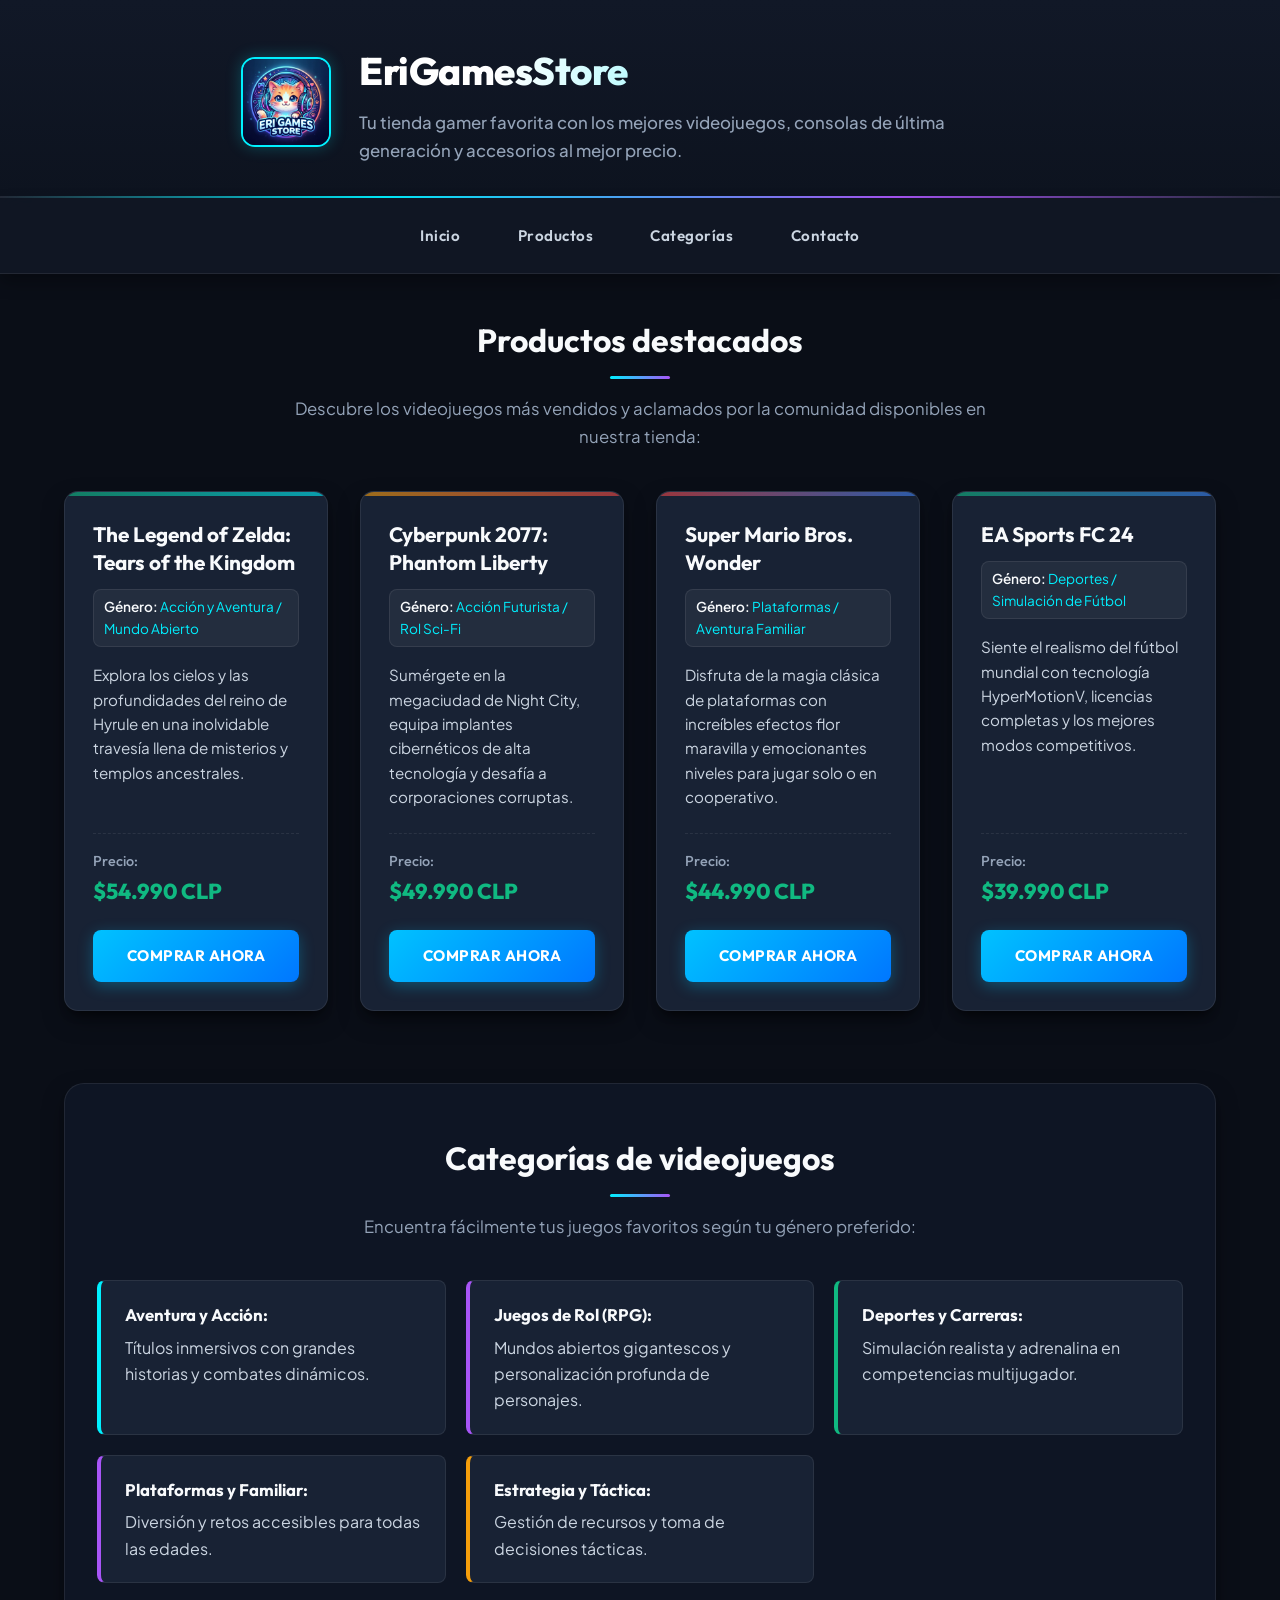
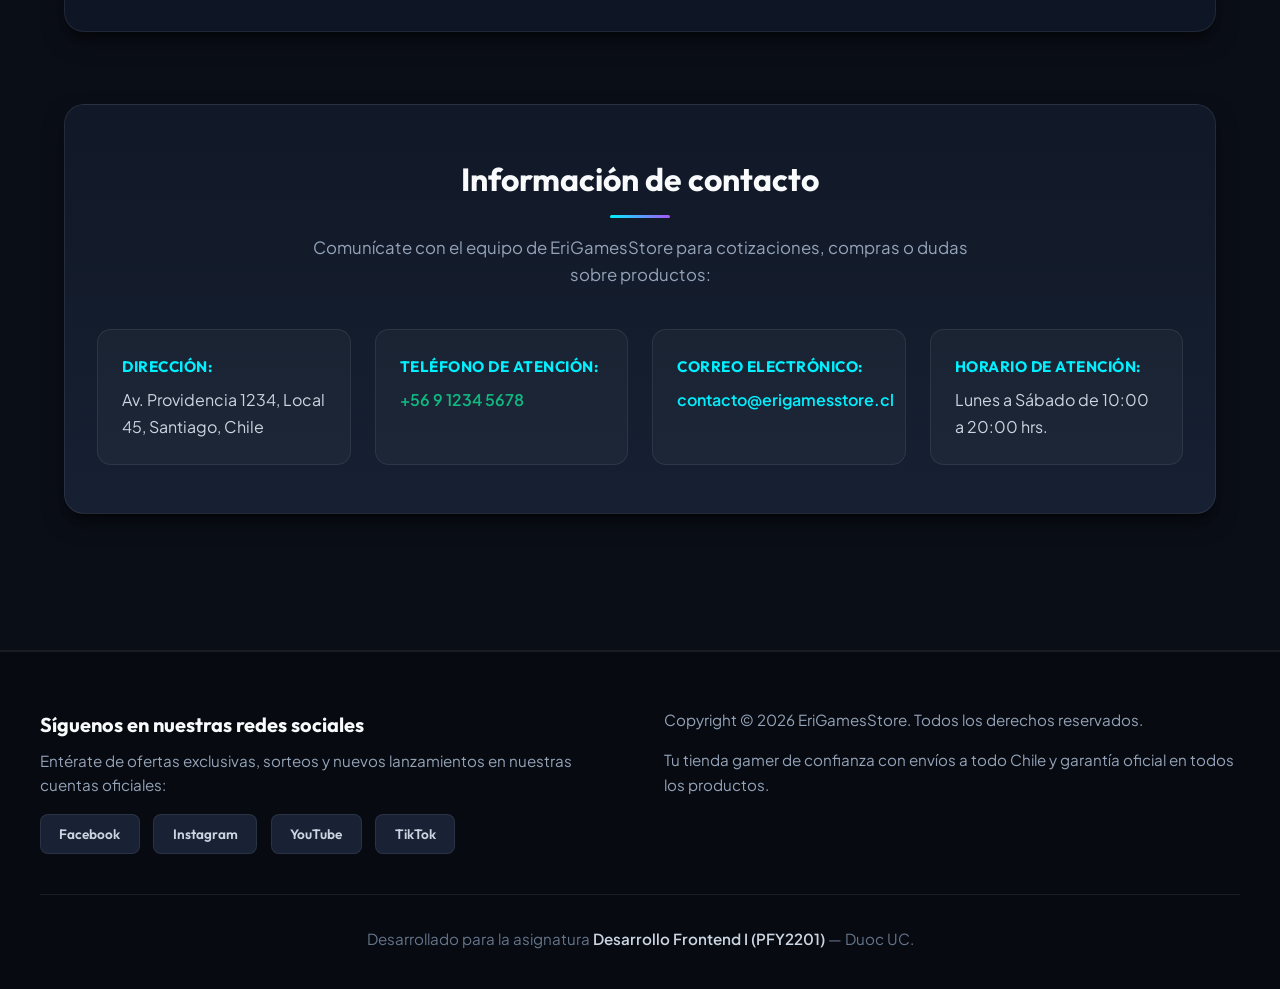
==== index.html @ 1e76cf2e "Semana 2: Optimizando la página web con CSS - EriGamesStore" ====
<!DOCTYPE html>
<html lang="es">
<head>
    <!-- ==========================================
         PASO 1: CABECERA Y METADATOS
         ========================================== -->
    <meta charset="UTF-8">
    <meta name="viewport" content="width=device-width, initial-scale=1.0">
    <meta name="description" content="EriGamesStore - Tu tienda favorita de videojuegos, consolas y accesorios gamer con los mejores títulos y ofertas.">
    <meta name="keywords" content="EriGamesStore, videojuegos, tienda gamer, consolas, PS5, Nintendo Switch, Xbox, PC">
    <meta name="author" content="Carolina - PFY2201">
    <title>EriGamesStore - Tienda de Videojuegos</title>

    <!-- Preconexión para Google Fonts -->
    <link rel="preconnect" href="https://fonts.googleapis.com">
    <link rel="preconnect" href="https://fonts.gstatic.com" crossorigin>

    <!-- Hoja de estilos CSS externa (Paso 1 de la actividad) -->
    <link rel="stylesheet" href="styles.css">
</head>
<body>

    <!-- ==========================================
         PASO 2: CABECERA DEL SITIO (HEADER)
         ========================================== -->
    <header id="inicio">
        <div class="header-container">
            <img class="header-logo" src="img/erigames-logo.jpg" alt="Logotipo oficial de EriGamesStore" width="90" height="90">
            <div class="header-text">
                <h1>EriGamesStore</h1>
                <p>Tu tienda gamer favorita con los mejores videojuegos, consolas de última generación y accesorios al mejor precio.</p>
            </div>
        </div>
    </header>

    <!-- ==========================================
         PASO 3: MENÚ DE NAVEGACIÓN (NAV)
         ========================================== -->
    <nav aria-label="Navegación principal">
        <ul>
            <li><a href="#inicio" title="Ir al inicio del sitio">Inicio</a></li>
            <li><a href="#productos" title="Ver el catálogo de productos destacados">Productos</a></li>
            <li><a href="#categorias" title="Explorar categorías de juegos">Categorías</a></li>
            <li><a href="#contacto" title="Ver información de contacto">Contacto</a></li>
        </ul>
    </nav>

    <!-- ==========================================
         PASO 4: CONTENIDO PRINCIPAL (MAIN)
         ========================================== -->
    <main class="container">
        <!-- SECCIÓN DE PRODUCTOS DESTACADOS -->
        <section id="productos">
            <div class="section-header">
                <h2>Productos destacados</h2>
                <p>Descubre los videojuegos más vendidos y aclamados por la comunidad disponibles en nuestra tienda:</p>
            </div>

            <ul class="products-grid">
                <!-- Producto 1 -->
                <li>
                    <article class="product-card">
                        <div>
                            <h3>The Legend of Zelda: Tears of the Kingdom</h3>
                            <p class="product-genre"><strong>Género:</strong> Acción y Aventura / Mundo Abierto</p>
                            <p class="product-desc">Explora los cielos y las profundidades del reino de Hyrule en una inolvidable travesía llena de misterios y templos ancestrales.</p>
                        </div>
                        <div>
                            <div class="product-price-box">
                                <p class="product-price"><strong>Precio:</strong> $54.990 CLP</p>
                            </div>
                            <a class="btn-buy" href="#contacto" title="Consultar disponibilidad">Comprar ahora</a>
                        </div>
                    </article>
                </li>

                <!-- Producto 2 -->
                <li>
                    <article class="product-card">
                        <div>
                            <h3>Cyberpunk 2077: Phantom Liberty</h3>
                            <p class="product-genre"><strong>Género:</strong> Acción Futurista / Rol Sci-Fi</p>
                            <p class="product-desc">Sumérgete en la megaciudad de Night City, equipa implantes cibernéticos de alta tecnología y desafía a corporaciones corruptas.</p>
                        </div>
                        <div>
                            <div class="product-price-box">
                                <p class="product-price"><strong>Precio:</strong> $49.990 CLP</p>
                            </div>
                            <a class="btn-buy" href="#contacto" title="Consultar disponibilidad">Comprar ahora</a>
                        </div>
                    </article>
                </li>

                <!-- Producto 3 -->
                <li>
                    <article class="product-card">
                        <div>
                            <h3>Super Mario Bros. Wonder</h3>
                            <p class="product-genre"><strong>Género:</strong> Plataformas / Aventura Familiar</p>
                            <p class="product-desc">Disfruta de la magia clásica de plataformas con increíbles efectos flor maravilla y emocionantes niveles para jugar solo o en cooperativo.</p>
                        </div>
                        <div>
                            <div class="product-price-box">
                                <p class="product-price"><strong>Precio:</strong> $44.990 CLP</p>
                            </div>
                            <a class="btn-buy" href="#contacto" title="Consultar disponibilidad">Comprar ahora</a>
                        </div>
                    </article>
                </li>

                <!-- Producto 4 -->
                <li>
                    <article class="product-card">
                        <div>
                            <h3>EA Sports FC 24</h3>
                            <p class="product-genre"><strong>Género:</strong> Deportes / Simulación de Fútbol</p>
                            <p class="product-desc">Siente el realismo del fútbol mundial con tecnología HyperMotionV, licencias completas y los mejores modos competitivos.</p>
                        </div>
                        <div>
                            <div class="product-price-box">
                                <p class="product-price"><strong>Precio:</strong> $39.990 CLP</p>
                            </div>
                            <a class="btn-buy" href="#contacto" title="Consultar disponibilidad">Comprar ahora</a>
                        </div>
                    </article>
                </li>
            </ul>
        </section>

        <!-- SECCIÓN DE CATEGORÍAS -->
        <section id="categorias">
            <div class="section-header">
                <h2>Categorías de videojuegos</h2>
                <p>Encuentra fácilmente tus juegos favoritos según tu género preferido:</p>
            </div>
            <ul>
                <li><strong>Aventura y Acción:</strong> Títulos inmersivos con grandes historias y combates dinámicos.</li>
                <li><strong>Juegos de Rol (RPG):</strong> Mundos abiertos gigantescos y personalización profunda de personajes.</li>
                <li><strong>Deportes y Carreras:</strong> Simulación realista y adrenalina en competencias multijugador.</li>
                <li><strong>Plataformas y Familiar:</strong> Diversión y retos accesibles para todas las edades.</li>
                <li><strong>Estrategia y Táctica:</strong> Gestión de recursos y toma de decisiones tácticas.</li>
            </ul>
        </section>

        <!-- SECCIÓN DE INFORMACIÓN DE CONTACTO -->
        <section id="contacto">
            <div class="section-header">
                <h2>Información de contacto</h2>
                <p>Comunícate con el equipo de EriGamesStore para cotizaciones, compras o dudas sobre productos:</p>
            </div>
            <ul>
                <li><strong>Dirección:</strong> Av. Providencia 1234, Local 45, Santiago, Chile</li>
                <li><strong>Teléfono de atención:</strong> <a href="tel:+56912345678" title="Llamar a EriGamesStore">+56 9 1234 5678</a></li>
                <li><strong>Correo electrónico:</strong> <a href="mailto:contacto@erigamesstore.cl" title="Enviar correo a EriGamesStore">contacto@erigamesstore.cl</a></li>
                <li><strong>Horario de atención:</strong> Lunes a Sábado de 10:00 a 20:00 hrs.</li>
            </ul>
        </section>
    </main>

    <!-- ==========================================
         PASO 5: PIE DE PÁGINA (FOOTER)
         ========================================== -->
    <footer>
        <div class="footer-content">
            <div>
                <h3>Síguenos en nuestras redes sociales</h3>
                <p>Entérate de ofertas exclusivas, sorteos y nuevos lanzamientos en nuestras cuentas oficiales:</p>
                <ul>
                    <li><a href="https://www.facebook.com" target="_blank" rel="noopener noreferrer" title="Facebook oficial">Facebook</a></li>
                    <li><a href="https://www.instagram.com" target="_blank" rel="noopener noreferrer" title="Instagram oficial">Instagram</a></li>
                    <li><a href="https://www.youtube.com" target="_blank" rel="noopener noreferrer" title="Canal de YouTube">YouTube</a></li>
                    <li><a href="https://www.tiktok.com" target="_blank" rel="noopener noreferrer" title="Cuenta de TikTok">TikTok</a></li>
                </ul>
            </div>
            <div>
                <p>Copyright &copy; 2026 EriGamesStore. Todos los derechos reservados.</p>
                <p>Tu tienda gamer de confianza con envíos a todo Chile y garantía oficial en todos los productos.</p>
            </div>
        </div>
        <div class="footer-credits">
            <p>Desarrollado para la asignatura <em>Desarrollo Frontend I (PFY2201)</em> &mdash; Duoc UC.</p>
        </div>
    </footer>

</body>
</html>
---- styles.css ----
/* ==========================================================================
   HOJA DE ESTILOS EXTERNA - SEMANA 2
   Asignatura: Desarrollo Frontend I (PFY2201)
   Institución: Duoc UC
   Estudiante: Carolina
   Archivo: Carolina_PFY2201_CSS_Semana2.css
   Proyecto: EriGamesStore - Tienda de Videojuegos
   ========================================================================== */

/* --------------------------------------------------------------------------
   1. IMPORTACIÓN DE TIPOGRAFÍAS (GOOGLE FONTS)
   -------------------------------------------------------------------------- */
@import url('https://fonts.googleapis.com/css2?family=Outfit:wght@400;500;600;700;800&family=Plus+Jakarta+Sans:ital,wght@0,400;0,500;0,600;0,700;1,400&display=swap');

/* --------------------------------------------------------------------------
   2. VARIABLES CSS (CUSTOM PROPERTIES)
   -------------------------------------------------------------------------- */
:root {
    /* Paleta de Colores de Fondo y Superficie */
    --bg-main: #0a0e17;            /* Fondo principal oscuro profundo */
    --bg-surface: #111827;         /* Fondo de cabecera y secciones */
    --bg-card: #182234;            /* Fondo de tarjetas de producto y módulos */
    --bg-card-hover: #1e2c42;      /* Fondo interactivo al pasar el cursor */
    --bg-glass: rgba(18, 24, 38, 0.88); /* Fondo con efecto translúcido */

    /* Paleta de Colores de Acento Neón Gamer */
    --accent-cyan: #00f0ff;        /* Cyan Neón / Acción principal */
    --accent-cyan-glow: rgba(0, 240, 255, 0.25);
    --accent-purple: #a855f7;      /* Morado gamer secundario */
    --accent-purple-glow: rgba(168, 85, 247, 0.25);
    --accent-green: #10b981;       /* Verde victoria / Precios */
    --accent-gold: #f59e0b;        /* Dorado legendario / Destacados */
    --accent-red: #ef4444;         /* Rojo gamer */

    /* Paleta Tipográfica y Colores de Texto */
    --text-primary: #f8fafc;       /* Blanco brillante de alto contraste */
    --text-secondary: #cbd5e1;     /* Gris perla para textos informativos */
    --text-muted: #94a3b8;         /* Gris atenuado para metadatos */

    /* Bordes y Sombras */
    --border-subtle: rgba(255, 255, 255, 0.08);
    --border-accent: rgba(0, 240, 255, 0.4);
    --radius-sm: 8px;
    --radius-md: 14px;
    --radius-lg: 20px;
    --radius-full: 9999px;
    --shadow-card: 0 10px 25px -5px rgba(0, 0, 0, 0.5), 0 8px 10px -6px rgba(0, 0, 0, 0.5);
    --shadow-glow: 0 0 20px var(--accent-cyan-glow);

    /* Fuentes */
    --font-heading: 'Outfit', -apple-system, BlinkMacSystemFont, 'Segoe UI', Roboto, sans-serif;
    --font-body: 'Plus Jakarta Sans', -apple-system, BlinkMacSystemFont, 'Segoe UI', Roboto, sans-serif;

    /* Transiciones */
    --transition-fast: 0.2s ease;
    --transition-normal: 0.3s cubic-bezier(0.4, 0, 0.2, 1);
}

/* --------------------------------------------------------------------------
   3. RESET GLOBAL Y MODELO DE CAJAS (BOX MODEL)
   -------------------------------------------------------------------------- */
*,
*::before,
*::after {
    box-sizing: border-box;        /* Modelo de cajas: padding y border dentro del ancho */
    margin: 0;                     /* Elimina márgenes por defecto */
    padding: 0;                    /* Elimina rellenos por defecto */
}

html {
    scroll-behavior: smooth;       /* Desplazamiento suave para enlaces ancla */
    font-size: 16px;
}

body {
    background-color: var(--bg-main);
    color: var(--text-secondary);
    font-family: var(--font-body);
    font-size: 1rem;
    line-height: 1.65;
    min-height: 100vh;
    display: flex;
    flex-direction: column;
    overflow-x: hidden;
}

/* Resaltado de selección de texto personalizado */
::selection {
    background-color: var(--accent-cyan);
    color: var(--bg-main);
}

/* Enlaces globales */
a {
    color: var(--accent-cyan);
    text-decoration: none;
    transition: color var(--transition-fast), transform var(--transition-fast);
}

a:focus-visible {
    outline: 2px solid var(--accent-cyan);
    outline-offset: 3px;
}

/* --------------------------------------------------------------------------
   4. CONTENEDOR PRINCIPAL Y ENVOLTURAS (LAYOUT)
   -------------------------------------------------------------------------- */
.container {
    width: 100%;
    max-width: 1200px;
    margin-left: auto;
    margin-right: auto;
    padding-left: 1.5rem;
    padding-right: 1.5rem;
}

main {
    flex: 1;
    padding-top: 2.5rem;
    padding-bottom: 4rem;
}

section {
    margin-bottom: 4.5rem;
    position: relative;
}

/* --------------------------------------------------------------------------
   5. CABECERA DEL SITIO (HEADER) - PASO 2
   -------------------------------------------------------------------------- */
header#inicio {
    background: linear-gradient(180deg, #111827 0%, #0d131f 100%);
    border-bottom: 2px solid var(--border-subtle);
    padding: 2.5rem 1.5rem 2rem 1.5rem;
    position: relative;
    box-shadow: 0 4px 20px rgba(0, 0, 0, 0.4);
}

header#inicio::after {
    content: '';
    position: absolute;
    bottom: -2px;
    left: 0;
    width: 100%;
    height: 2px;
    background: linear-gradient(90deg, transparent 0%, var(--accent-cyan) 30%, var(--accent-purple) 70%, transparent 100%);
}

.header-container {
    display: flex;
    align-items: center;
    justify-content: center;
    gap: 1.75rem;
    max-width: 1200px;
    margin: 0 auto;
}

.header-logo {
    width: 90px;
    height: 90px;
    border-radius: var(--radius-md);
    border: 2px solid var(--accent-cyan);
    box-shadow: 0 0 15px var(--accent-cyan-glow);
    object-fit: cover;
    transition: transform var(--transition-normal);
}

.header-logo:hover {
    transform: scale(1.06) rotate(-2deg);
}

.header-text {
    text-align: left;
}

.header-text h1 {
    font-family: var(--font-heading);
    font-size: 2.4rem;
    font-weight: 800;
    letter-spacing: -0.5px;
    color: var(--text-primary);
    background: linear-gradient(90deg, #ffffff 20%, var(--accent-cyan) 100%);
    -webkit-background-clip: text;
    -webkit-text-fill-color: transparent;
    margin-bottom: 0.35rem;
}

.header-text p {
    color: var(--text-muted);
    font-size: 1.05rem;
    max-width: 680px;
    font-weight: 500;
}

/* --------------------------------------------------------------------------
   6. MENÚ DE NAVEGACIÓN PRINCIPAL (NAV) - PASO 3
   -------------------------------------------------------------------------- */
nav {
    background-color: var(--bg-glass);
    backdrop-filter: blur(12px);
    -webkit-backdrop-filter: blur(12px);
    border-bottom: 1px solid var(--border-subtle);
    position: sticky;
    top: 0;
    z-index: 1000;
    box-shadow: 0 8px 16px rgba(0, 0, 0, 0.3);
}

nav ul {
    list-style: none;
    display: flex;
    justify-content: center;
    align-items: center;
    flex-wrap: wrap;
    gap: 0.75rem;
    padding: 0.85rem 1.5rem;
    max-width: 1200px;
    margin: 0 auto;
}

nav ul li a {
    display: inline-block;
    padding: 0.65rem 1.35rem;
    color: var(--text-secondary);
    font-family: var(--font-heading);
    font-size: 0.95rem;
    font-weight: 600;
    letter-spacing: 0.5px;
    border-radius: var(--radius-sm);
    border: 1px solid transparent;
    transition: all var(--transition-normal);
    position: relative;
}

/* Pseudo-clase :hover para navegación */
nav ul li a:hover {
    color: var(--accent-cyan);
    background-color: rgba(0, 240, 255, 0.08);
    border-color: rgba(0, 240, 255, 0.3);
    transform: translateY(-2px);
}

/* Pseudo-clase :active */
nav ul li a:active {
    transform: translateY(0);
}

/* --------------------------------------------------------------------------
   7. ENCABEZADOS Y TÍTULOS DE SECCIÓN
   -------------------------------------------------------------------------- */
.section-header {
    text-align: center;
    margin-bottom: 2.5rem;
}

section h2 {
    font-family: var(--font-heading);
    font-size: 2rem;
    font-weight: 700;
    color: var(--text-primary);
    position: relative;
    display: inline-block;
    padding-bottom: 0.75rem;
    margin-bottom: 0.5rem;
}

/* Pseudo-elemento decorativo para subtítulos de sección */
section h2::after {
    content: '';
    position: absolute;
    bottom: 0;
    left: 50%;
    transform: translateX(-50%);
    width: 60px;
    height: 3px;
    background: linear-gradient(90deg, var(--accent-cyan), var(--accent-purple));
    border-radius: var(--radius-full);
}

/* Selector adyacente para el párrafo que sigue a un h2 */
section h2 + p {
    color: var(--text-muted);
    font-size: 1.05rem;
    max-width: 700px;
    margin: 0.5rem auto 0 auto;
    text-align: center;
}

/* --------------------------------------------------------------------------
   8. SECCIÓN DE PRODUCTOS DESTACADOS (#productos) - PASO 2 Y 4
   -------------------------------------------------------------------------- */
#productos ul.products-grid {
    list-style: none;
    display: grid;
    grid-template-columns: repeat(auto-fit, minmax(260px, 1fr));
    gap: 2rem;
    padding: 0;
}

/* Tarjeta individual de producto (Article dentro de Li) */
.product-card {
    background-color: var(--bg-card);
    border: 1px solid var(--border-subtle);
    border-radius: var(--radius-md);
    padding: 1.75rem;
    display: flex;
    flex-direction: column;
    justify-content: space-between;
    height: 100%;
    box-shadow: var(--shadow-card);
    transition: transform var(--transition-normal), border-color var(--transition-normal), box-shadow var(--transition-normal), background-color var(--transition-normal);
    position: relative;
    overflow: hidden;
}

/* Borde superior decorativo con efecto gradiente */
.product-card::before {
    content: '';
    position: absolute;
    top: 0;
    left: 0;
    width: 100%;
    height: 4px;
    background: linear-gradient(90deg, var(--accent-cyan), var(--accent-purple));
    opacity: 0.6;
    transition: opacity var(--transition-normal);
}

/* Pseudo-clase :hover para tarjetas de producto */
.product-card:hover {
    transform: translateY(-8px);
    background-color: var(--bg-card-hover);
    border-color: var(--border-accent);
    box-shadow: 0 16px 30px -10px rgba(0, 240, 255, 0.25), 0 10px 10px -5px rgba(0, 0, 0, 0.4);
}

.product-card:hover::before {
    opacity: 1;
}

/* Título de producto */
.product-card h3 {
    font-family: var(--font-heading);
    font-size: 1.3rem;
    font-weight: 700;
    color: var(--text-primary);
    line-height: 1.35;
    margin-bottom: 0.85rem;
}

/* Etiquetas y género */
.product-genre {
    display: inline-block;
    background-color: rgba(255, 255, 255, 0.05);
    border: 1px solid var(--border-subtle);
    border-radius: var(--radius-sm);
    padding: 0.35rem 0.65rem;
    font-size: 0.85rem;
    color: var(--accent-cyan);
    margin-bottom: 1rem;
}

.product-genre strong {
    color: var(--text-primary);
    font-weight: 600;
}

/* Sinopsis del videojuego */
.product-desc {
    color: var(--text-secondary);
    font-size: 0.95rem;
    line-height: 1.6;
    margin-bottom: 1.5rem;
    flex-grow: 1;
}

/* Caja de Precio */
.product-price-box {
    margin-top: auto;
    padding-top: 1rem;
    border-top: 1px dashed var(--border-subtle);
    display: flex;
    align-items: center;
    justify-content: space-between;
    margin-bottom: 1.25rem;
}

.product-price {
    font-family: var(--font-heading);
    font-size: 1.35rem;
    font-weight: 800;
    color: var(--accent-green);
}

.product-price strong {
    font-size: 0.9rem;
    color: var(--text-muted);
    font-weight: 500;
    display: block;
}

/* Botón de compra / Reserva */
.btn-buy {
    display: flex;
    align-items: center;
    justify-content: center;
    width: 100%;
    padding: 0.85rem 1.25rem;
    background: linear-gradient(135deg, #00c2ff 0%, #0077ff 100%);
    color: #ffffff;
    font-family: var(--font-heading);
    font-size: 0.95rem;
    font-weight: 700;
    letter-spacing: 0.5px;
    text-transform: uppercase;
    border-radius: var(--radius-sm);
    border: none;
    box-shadow: 0 4px 15px rgba(0, 194, 255, 0.3);
    transition: all var(--transition-normal);
    text-align: center;
}

.btn-buy:hover {
    color: #ffffff;
    background: linear-gradient(135deg, #00f0ff 0%, #0099ff 100%);
    box-shadow: 0 6px 20px rgba(0, 240, 255, 0.5);
    transform: translateY(-2px);
}

.btn-buy:active {
    transform: translateY(0);
    box-shadow: 0 2px 8px rgba(0, 194, 255, 0.4);
}

/* --------------------------------------------------------------------------
   9. SELECTORES AVANZADOS Y PSEUDO-CLASES (:nth-child) - PASO 4
   -------------------------------------------------------------------------- */
/* Personalización de bordes superiores individuales con :nth-child() */
#productos ul.products-grid > li:nth-child(1) .product-card::before {
    background: linear-gradient(90deg, #10b981, #00f0ff); /* Zelda: Verde esmeralda y Cyan */
}

#productos ul.products-grid > li:nth-child(2) .product-card::before {
    background: linear-gradient(90deg, #f59e0b, #ef4444); /* Cyberpunk: Amarillo y Rojo Neón */
}

#productos ul.products-grid > li:nth-child(3) .product-card::before {
    background: linear-gradient(90deg, #ef4444, #3b82f6); /* Mario: Rojo y Azul */
}

#productos ul.products-grid > li:nth-child(4) .product-card::before {
    background: linear-gradient(90deg, #10b981, #3b82f6); /* FC 24: Verde cancha y Azul */
}

/* --------------------------------------------------------------------------
   10. SECCIÓN DE CATEGORÍAS (#categorias) - PASO 2 Y 4
   -------------------------------------------------------------------------- */
#categorias {
    background-color: #0e1524;
    border: 1px solid var(--border-subtle);
    border-radius: var(--radius-lg);
    padding: 3rem 2rem;
    box-shadow: var(--shadow-card);
}

#categorias ul {
    list-style: none;
    display: grid;
    grid-template-columns: repeat(auto-fit, minmax(280px, 1fr));
    gap: 1.25rem;
    padding: 0;
    margin-top: 1.5rem;
}

#categorias ul li {
    background-color: var(--bg-card);
    border: 1px solid var(--border-subtle);
    border-left: 4px solid var(--accent-cyan);
    border-radius: var(--radius-sm);
    padding: 1.25rem 1.5rem;
    transition: all var(--transition-normal);
}

/* Pseudo-clase :nth-child(even) y :nth-child(odd) para alternancia de color */
#categorias ul li:nth-child(even) {
    border-left-color: var(--accent-purple);
}

#categorias ul li:nth-child(3) {
    border-left-color: var(--accent-green);
}

#categorias ul li:nth-child(5) {
    border-left-color: var(--accent-gold);
}

#categorias ul li:hover {
    transform: translateX(6px);
    background-color: var(--bg-card-hover);
    border-color: var(--border-accent);
    box-shadow: 0 4px 15px rgba(0, 0, 0, 0.4);
}

#categorias ul li strong {
    font-family: var(--font-heading);
    font-size: 1.05rem;
    color: var(--text-primary);
    display: block;
    margin-bottom: 0.35rem;
}

/* --------------------------------------------------------------------------
   11. SECCIÓN DE CONTACTO (#contacto) - PASO 2 Y 4
   -------------------------------------------------------------------------- */
#contacto {
    background: linear-gradient(180deg, #111827 0%, #162032 100%);
    border: 1px solid var(--border-subtle);
    border-radius: var(--radius-lg);
    padding: 3rem 2rem;
    box-shadow: var(--shadow-card);
}

#contacto ul {
    list-style: none;
    display: grid;
    grid-template-columns: repeat(auto-fit, minmax(250px, 1fr));
    gap: 1.5rem;
    padding: 0;
    margin-top: 1.5rem;
}

#contacto ul li {
    background-color: rgba(255, 255, 255, 0.03);
    border: 1px solid var(--border-subtle);
    border-radius: var(--radius-md);
    padding: 1.5rem;
    transition: transform var(--transition-normal), border-color var(--transition-normal);
}

#contacto ul li:hover {
    transform: translateY(-4px);
    border-color: rgba(0, 240, 255, 0.3);
    background-color: rgba(255, 255, 255, 0.06);
}

#contacto ul li strong {
    font-family: var(--font-heading);
    font-size: 0.95rem;
    color: var(--accent-cyan);
    text-transform: uppercase;
    letter-spacing: 0.5px;
    display: block;
    margin-bottom: 0.5rem;
}

/* Selectores de atributo para enlaces de teléfono y correo */
a[href^="tel:"] {
    color: var(--accent-green);
    font-weight: 600;
}

a[href^="tel:"]:hover {
    color: #34d399;
    text-decoration: underline;
}

a[href^="mailto:"] {
    color: var(--accent-cyan);
    font-weight: 600;
}

a[href^="mailto:"]:hover {
    color: #67e8f9;
    text-decoration: underline;
}

/* --------------------------------------------------------------------------
   12. PIE DE PÁGINA (FOOTER) - PASO 5
   -------------------------------------------------------------------------- */
footer {
    background-color: #070a10;
    border-top: 2px solid var(--border-subtle);
    padding: 3.5rem 1.5rem 2rem 1.5rem;
    color: var(--text-muted);
    margin-top: auto;
}

.footer-content {
    max-width: 1200px;
    margin: 0 auto;
    display: grid;
    grid-template-columns: 1fr 1fr;
    gap: 3rem;
    align-items: start;
    padding-bottom: 2.5rem;
    border-bottom: 1px solid var(--border-subtle);
}

footer h3 {
    font-family: var(--font-heading);
    font-size: 1.25rem;
    font-weight: 700;
    color: var(--text-primary);
    margin-bottom: 0.5rem;
}

footer p {
    font-size: 0.95rem;
    margin-bottom: 1rem;
    line-height: 1.6;
}

/* Redes Sociales */
footer ul {
    list-style: none;
    display: flex;
    flex-wrap: wrap;
    gap: 0.85rem;
    padding: 0;
    margin-top: 1rem;
}

/* Selectores de atributo para enlaces externos de redes sociales */
footer ul li a[target="_blank"] {
    display: inline-block;
    padding: 0.5rem 1.15rem;
    background-color: var(--bg-card);
    color: var(--text-secondary);
    border: 1px solid var(--border-subtle);
    border-radius: var(--radius-sm);
    font-family: var(--font-heading);
    font-size: 0.85rem;
    font-weight: 600;
    transition: all var(--transition-normal);
}

footer ul li a[target="_blank"]:hover {
    color: #ffffff;
    background-color: var(--accent-purple);
    border-color: var(--accent-purple);
    transform: translateY(-3px);
    box-shadow: 0 4px 12px var(--accent-purple-glow);
}

/* Créditos finales de Duoc UC */
.footer-credits {
    max-width: 1200px;
    margin: 2rem auto 0 auto;
    text-align: center;
    font-size: 0.85rem;
    color: #64748b;
}

.footer-credits p {
    margin-bottom: 0.35rem;
}

.footer-credits em {
    color: var(--text-secondary);
    font-style: normal;
    font-weight: 600;
}

/* --------------------------------------------------------------------------
   13. DISEÑO RESPONSIVO (MEDIA QUERIES)
   -------------------------------------------------------------------------- */
@media (max-width: 850px) {
    .header-container {
        flex-direction: column;
        text-align: center;
        gap: 1rem;
    }

    .header-text {
        text-align: center;
    }

    .header-text h1 {
        font-size: 2rem;
    }

    .footer-content {
        grid-template-columns: 1fr;
        gap: 2rem;
        text-align: center;
    }

    footer ul {
        justify-content: center;
    }
}

@media (max-width: 600px) {
    nav ul {
        gap: 0.4rem;
        padding: 0.5rem 0.75rem;
    }

    nav ul li a {
        padding: 0.45rem 0.85rem;
        font-size: 0.85rem;
    }

    section h2 {
        font-size: 1.6rem;
    }

    #categorias,
    #contacto {
        padding: 2rem 1.25rem;
    }
}
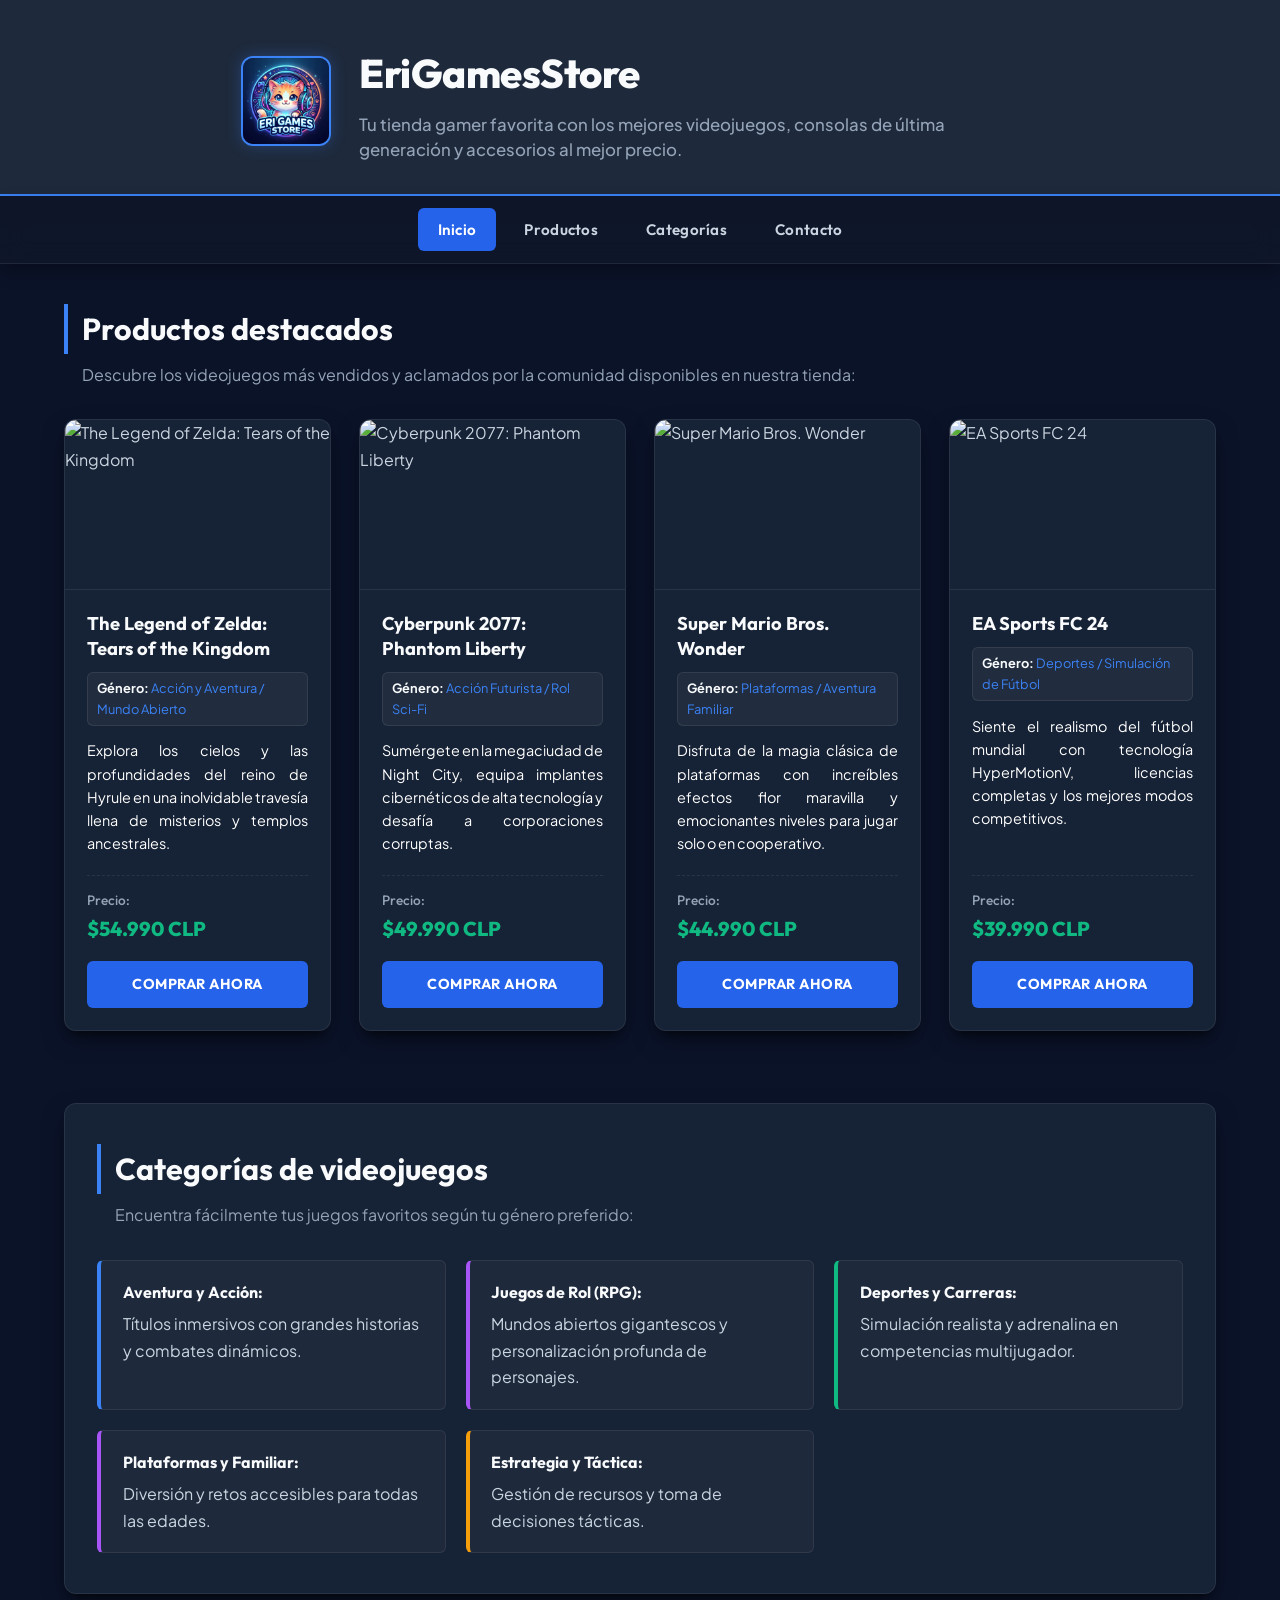
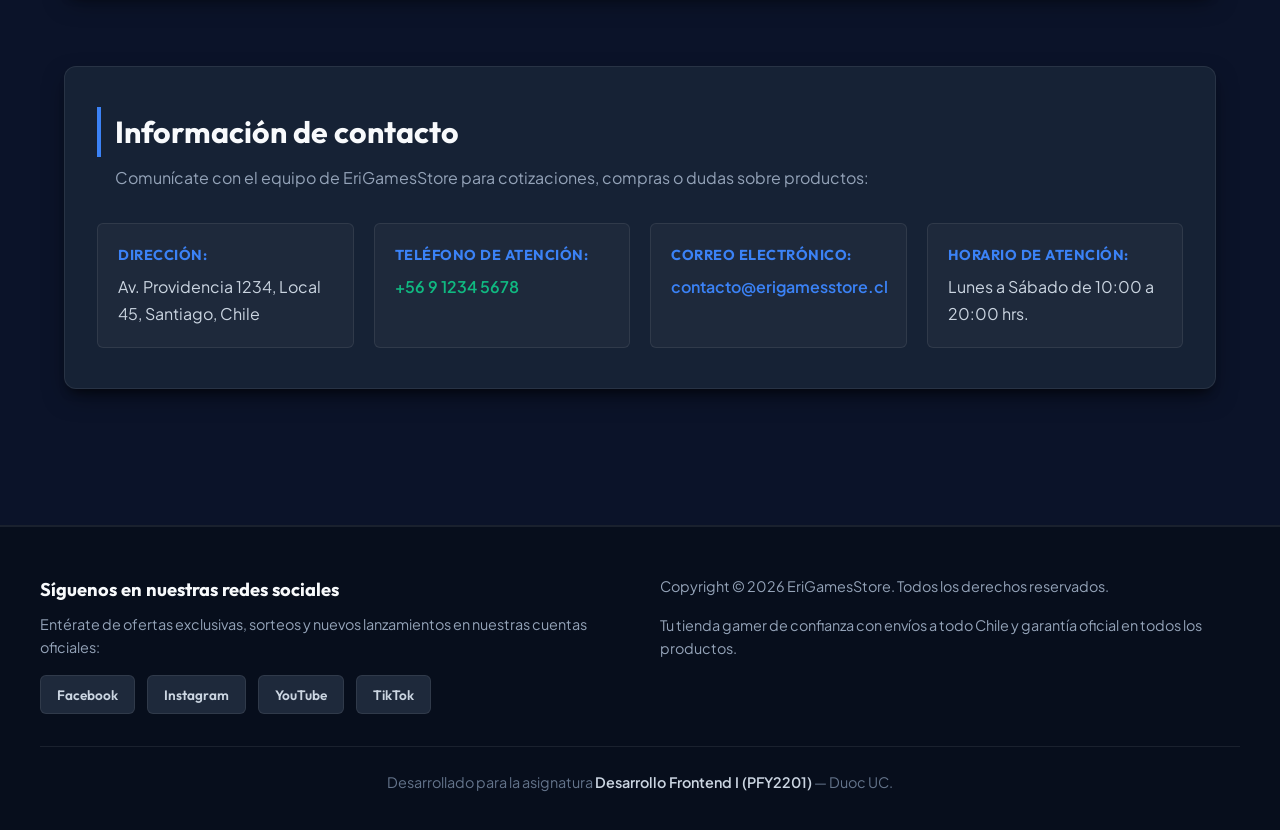
==== commit e5c0f0e1: "Actualización visual: integrar imágenes de portada y títulos con acento vertical" ====
--- a/index.html
+++ b/index.html
@@ -38,7 +38,7 @@
          ========================================== -->
     <nav aria-label="Navegación principal">
         <ul>
-            <li><a href="#inicio" title="Ir al inicio del sitio">Inicio</a></li>
+            <li><a class="nav-active" href="#inicio" title="Ir al inicio del sitio">Inicio</a></li>
             <li><a href="#productos" title="Ver el catálogo de productos destacados">Productos</a></li>
             <li><a href="#categorias" title="Explorar categorías de juegos">Categorías</a></li>
             <li><a href="#contacto" title="Ver información de contacto">Contacto</a></li>
@@ -60,12 +60,11 @@
                 <!-- Producto 1 -->
                 <li>
                     <article class="product-card">
-                        <div>
+                        <img class="product-img" src="https://picsum.photos/600/350?random=10" alt="The Legend of Zelda: Tears of the Kingdom">
+                        <div class="product-body">
                             <h3>The Legend of Zelda: Tears of the Kingdom</h3>
                             <p class="product-genre"><strong>Género:</strong> Acción y Aventura / Mundo Abierto</p>
                             <p class="product-desc">Explora los cielos y las profundidades del reino de Hyrule en una inolvidable travesía llena de misterios y templos ancestrales.</p>
-                        </div>
-                        <div>
                             <div class="product-price-box">
                                 <p class="product-price"><strong>Precio:</strong> $54.990 CLP</p>
                             </div>
@@ -77,12 +76,11 @@
                 <!-- Producto 2 -->
                 <li>
                     <article class="product-card">
-                        <div>
+                        <img class="product-img" src="https://picsum.photos/600/350?random=11" alt="Cyberpunk 2077: Phantom Liberty">
+                        <div class="product-body">
                             <h3>Cyberpunk 2077: Phantom Liberty</h3>
                             <p class="product-genre"><strong>Género:</strong> Acción Futurista / Rol Sci-Fi</p>
                             <p class="product-desc">Sumérgete en la megaciudad de Night City, equipa implantes cibernéticos de alta tecnología y desafía a corporaciones corruptas.</p>
-                        </div>
-                        <div>
                             <div class="product-price-box">
                                 <p class="product-price"><strong>Precio:</strong> $49.990 CLP</p>
                             </div>
@@ -94,12 +92,11 @@
                 <!-- Producto 3 -->
                 <li>
                     <article class="product-card">
-                        <div>
+                        <img class="product-img" src="https://picsum.photos/600/350?random=12" alt="Super Mario Bros. Wonder">
+                        <div class="product-body">
                             <h3>Super Mario Bros. Wonder</h3>
                             <p class="product-genre"><strong>Género:</strong> Plataformas / Aventura Familiar</p>
                             <p class="product-desc">Disfruta de la magia clásica de plataformas con increíbles efectos flor maravilla y emocionantes niveles para jugar solo o en cooperativo.</p>
-                        </div>
-                        <div>
                             <div class="product-price-box">
                                 <p class="product-price"><strong>Precio:</strong> $44.990 CLP</p>
                             </div>
@@ -111,12 +108,11 @@
                 <!-- Producto 4 -->
                 <li>
                     <article class="product-card">
-                        <div>
+                        <img class="product-img" src="https://picsum.photos/600/350?random=13" alt="EA Sports FC 24">
+                        <div class="product-body">
                             <h3>EA Sports FC 24</h3>
                             <p class="product-genre"><strong>Género:</strong> Deportes / Simulación de Fútbol</p>
                             <p class="product-desc">Siente el realismo del fútbol mundial con tecnología HyperMotionV, licencias completas y los mejores modos competitivos.</p>
-                        </div>
-                        <div>
                             <div class="product-price-box">
                                 <p class="product-price"><strong>Precio:</strong> $39.990 CLP</p>
                             </div>
@@ -183,4 +179,4 @@
     </footer>
 
 </body>
-</html>+</html>
--- a/styles.css
+++ b/styles.css
@@ -17,35 +17,34 @@
    -------------------------------------------------------------------------- */
 :root {
     /* Paleta de Colores de Fondo y Superficie */
-    --bg-main: #0a0e17;            /* Fondo principal oscuro profundo */
-    --bg-surface: #111827;         /* Fondo de cabecera y secciones */
-    --bg-card: #182234;            /* Fondo de tarjetas de producto y módulos */
-    --bg-card-hover: #1e2c42;      /* Fondo interactivo al pasar el cursor */
-    --bg-glass: rgba(18, 24, 38, 0.88); /* Fondo con efecto translúcido */
-
-    /* Paleta de Colores de Acento Neón Gamer */
-    --accent-cyan: #00f0ff;        /* Cyan Neón / Acción principal */
+    --bg-main: #0b1329;            /* Fondo principal azul noche */
+    --bg-surface: #1e293b;         /* Fondo de cabecera y secciones */
+    --bg-card: #162235;            /* Fondo de tarjetas de producto y módulos */
+    --bg-card-hover: #1e2d44;      /* Fondo interactivo al pasar el cursor */
+    --bg-glass: rgba(15, 23, 42, 0.95); /* Fondo con efecto translúcido */
+
+    /* Paleta de Colores de Acento */
+    --accent-blue: #3b82f6;        /* Azul brillante estilo profesor */
+    --accent-blue-active: #2563eb; /* Azul botón activo */
+    --accent-cyan: #00f0ff;        /* Cyan Neón gamer */
     --accent-cyan-glow: rgba(0, 240, 255, 0.25);
-    --accent-purple: #a855f7;      /* Morado gamer secundario */
-    --accent-purple-glow: rgba(168, 85, 247, 0.25);
+    --accent-purple: #a855f7;      /* Morado gamer */
     --accent-green: #10b981;       /* Verde victoria / Precios */
-    --accent-gold: #f59e0b;        /* Dorado legendario / Destacados */
-    --accent-red: #ef4444;         /* Rojo gamer */
+    --accent-gold: #f59e0b;        /* Dorado gamer */
 
     /* Paleta Tipográfica y Colores de Texto */
     --text-primary: #f8fafc;       /* Blanco brillante de alto contraste */
-    --text-secondary: #cbd5e1;     /* Gris perla para textos informativos */
+    --text-secondary: #cbd5e1;     /* Gris perla para lectura */
     --text-muted: #94a3b8;         /* Gris atenuado para metadatos */
 
     /* Bordes y Sombras */
     --border-subtle: rgba(255, 255, 255, 0.08);
-    --border-accent: rgba(0, 240, 255, 0.4);
-    --radius-sm: 8px;
-    --radius-md: 14px;
-    --radius-lg: 20px;
+    --border-accent: rgba(59, 130, 246, 0.4);
+    --radius-sm: 6px;
+    --radius-md: 12px;
+    --radius-lg: 18px;
     --radius-full: 9999px;
     --shadow-card: 0 10px 25px -5px rgba(0, 0, 0, 0.5), 0 8px 10px -6px rgba(0, 0, 0, 0.5);
-    --shadow-glow: 0 0 20px var(--accent-cyan-glow);
 
     /* Fuentes */
     --font-heading: 'Outfit', -apple-system, BlinkMacSystemFont, 'Segoe UI', Roboto, sans-serif;
@@ -62,14 +61,16 @@
 *,
 *::before,
 *::after {
-    box-sizing: border-box;        /* Modelo de cajas: padding y border dentro del ancho */
-    margin: 0;                     /* Elimina márgenes por defecto */
-    padding: 0;                    /* Elimina rellenos por defecto */
+    box-sizing: border-box;
+    margin: 0;
+    padding: 0;
 }
 
 html {
-    scroll-behavior: smooth;       /* Desplazamiento suave para enlaces ancla */
+    scroll-behavior: smooth;
     font-size: 16px;
+    width: 100%;
+    overflow-x: hidden;
 }
 
 body {
@@ -79,26 +80,37 @@
     font-size: 1rem;
     line-height: 1.65;
     min-height: 100vh;
+    width: 100%;
     display: flex;
     flex-direction: column;
     overflow-x: hidden;
 }
 
-/* Resaltado de selección de texto personalizado */
+img {
+    max-width: 100%;
+    height: auto;
+    display: block;
+}
+
+/* Margen de desplazamiento para navegación fija y anclas suaves */
+header#inicio,
+section {
+    scroll-margin-top: 90px;
+}
+
 ::selection {
-    background-color: var(--accent-cyan);
-    color: var(--bg-main);
-}
-
-/* Enlaces globales */
+    background-color: var(--accent-blue);
+    color: #ffffff;
+}
+
 a {
-    color: var(--accent-cyan);
+    color: var(--accent-blue);
     text-decoration: none;
     transition: color var(--transition-fast), transform var(--transition-fast);
 }
 
 a:focus-visible {
-    outline: 2px solid var(--accent-cyan);
+    outline: 2px solid var(--accent-blue);
     outline-offset: 3px;
 }
 
@@ -118,32 +130,25 @@
     flex: 1;
     padding-top: 2.5rem;
     padding-bottom: 4rem;
+    width: 100%;
 }
 
 section {
     margin-bottom: 4.5rem;
     position: relative;
+    width: 100%;
 }
 
 /* --------------------------------------------------------------------------
    5. CABECERA DEL SITIO (HEADER) - PASO 2
    -------------------------------------------------------------------------- */
 header#inicio {
-    background: linear-gradient(180deg, #111827 0%, #0d131f 100%);
-    border-bottom: 2px solid var(--border-subtle);
+    background-color: var(--bg-surface);
+    border-bottom: 2px solid var(--accent-blue);
     padding: 2.5rem 1.5rem 2rem 1.5rem;
     position: relative;
     box-shadow: 0 4px 20px rgba(0, 0, 0, 0.4);
-}
-
-header#inicio::after {
-    content: '';
-    position: absolute;
-    bottom: -2px;
-    left: 0;
-    width: 100%;
-    height: 2px;
-    background: linear-gradient(90deg, transparent 0%, var(--accent-cyan) 30%, var(--accent-purple) 70%, transparent 100%);
+    width: 100%;
 }
 
 .header-container {
@@ -153,14 +158,16 @@
     gap: 1.75rem;
     max-width: 1200px;
     margin: 0 auto;
+    width: 100%;
 }
 
 .header-logo {
     width: 90px;
     height: 90px;
+    flex-shrink: 0;
     border-radius: var(--radius-md);
-    border: 2px solid var(--accent-cyan);
-    box-shadow: 0 0 15px var(--accent-cyan-glow);
+    border: 2px solid var(--accent-blue);
+    box-shadow: 0 0 15px rgba(59, 130, 246, 0.3);
     object-fit: cover;
     transition: transform var(--transition-normal);
 }
@@ -175,25 +182,23 @@
 
 .header-text h1 {
     font-family: var(--font-heading);
-    font-size: 2.4rem;
+    font-size: clamp(1.8rem, 4vw, 2.5rem);
     font-weight: 800;
     letter-spacing: -0.5px;
     color: var(--text-primary);
-    background: linear-gradient(90deg, #ffffff 20%, var(--accent-cyan) 100%);
-    -webkit-background-clip: text;
-    -webkit-text-fill-color: transparent;
     margin-bottom: 0.35rem;
 }
 
 .header-text p {
     color: var(--text-muted);
-    font-size: 1.05rem;
+    font-size: clamp(0.95rem, 2vw, 1.05rem);
     max-width: 680px;
     font-weight: 500;
-}
-
-/* --------------------------------------------------------------------------
-   6. MENÚ DE NAVEGACIÓN PRINCIPAL (NAV) - PASO 3
+    line-height: 1.5;
+}
+
+/* --------------------------------------------------------------------------
+   6. MENÚ DE NAVEGACIÓN PRINCIPAL (NAV) - ESTILO PASTILLAS
    -------------------------------------------------------------------------- */
 nav {
     background-color: var(--bg-glass);
@@ -204,6 +209,7 @@
     top: 0;
     z-index: 1000;
     box-shadow: 0 8px 16px rgba(0, 0, 0, 0.3);
+    width: 100%;
 }
 
 nav ul {
@@ -212,276 +218,231 @@
     justify-content: center;
     align-items: center;
     flex-wrap: wrap;
-    gap: 0.75rem;
-    padding: 0.85rem 1.5rem;
+    gap: 0.5rem;
+    padding: 0.75rem 1.25rem;
     max-width: 1200px;
     margin: 0 auto;
 }
 
 nav ul li a {
     display: inline-block;
-    padding: 0.65rem 1.35rem;
+    padding: 0.55rem 1.25rem;
     color: var(--text-secondary);
     font-family: var(--font-heading);
     font-size: 0.95rem;
     font-weight: 600;
-    letter-spacing: 0.5px;
+    letter-spacing: 0.3px;
     border-radius: var(--radius-sm);
-    border: 1px solid transparent;
-    transition: all var(--transition-normal);
+    transition: all var(--transition-fast);
     position: relative;
-}
-
-/* Pseudo-clase :hover para navegación */
+    text-align: center;
+}
+
+/* Botón Activo estilo pastilla del profesor */
+nav ul li a.nav-active,
 nav ul li a:hover {
-    color: var(--accent-cyan);
-    background-color: rgba(0, 240, 255, 0.08);
-    border-color: rgba(0, 240, 255, 0.3);
-    transform: translateY(-2px);
-}
-
-/* Pseudo-clase :active */
-nav ul li a:active {
-    transform: translateY(0);
-}
-
-/* --------------------------------------------------------------------------
-   7. ENCABEZADOS Y TÍTULOS DE SECCIÓN
+    background-color: var(--accent-blue-active);
+    color: #ffffff;
+}
+
+/* --------------------------------------------------------------------------
+   7. ENCABEZADOS DE SECCIÓN - BARRA VERTICAL AZUL (ESTILO PROFESOR)
    -------------------------------------------------------------------------- */
 .section-header {
-    text-align: center;
-    margin-bottom: 2.5rem;
+    text-align: left;
+    margin-bottom: 2rem;
+    width: 100%;
 }
 
 section h2 {
     font-family: var(--font-heading);
-    font-size: 2rem;
+    font-size: clamp(1.5rem, 3.5vw, 1.9rem);
     font-weight: 700;
     color: var(--text-primary);
-    position: relative;
-    display: inline-block;
-    padding-bottom: 0.75rem;
+    border-left: 4px solid var(--accent-blue); /* Barra vertical azul estilo profesor */
+    padding-left: 14px;
     margin-bottom: 0.5rem;
-}
-
-/* Pseudo-elemento decorativo para subtítulos de sección */
-section h2::after {
-    content: '';
-    position: absolute;
-    bottom: 0;
-    left: 50%;
-    transform: translateX(-50%);
-    width: 60px;
-    height: 3px;
-    background: linear-gradient(90deg, var(--accent-cyan), var(--accent-purple));
-    border-radius: var(--radius-full);
-}
-
-/* Selector adyacente para el párrafo que sigue a un h2 */
+    display: flex;
+    align-items: center;
+}
+
 section h2 + p {
     color: var(--text-muted);
-    font-size: 1.05rem;
-    max-width: 700px;
-    margin: 0.5rem auto 0 auto;
-    text-align: center;
-}
-
-/* --------------------------------------------------------------------------
-   8. SECCIÓN DE PRODUCTOS DESTACADOS (#productos) - PASO 2 Y 4
+    font-size: 1rem;
+    max-width: 800px;
+    margin-left: 18px;
+    margin-bottom: 1.5rem;
+    line-height: 1.6;
+}
+
+/* --------------------------------------------------------------------------
+   8. SECCIÓN DE PRODUCTOS DESTACADOS (#productos) - TARJETAS CON IMAGEN
    -------------------------------------------------------------------------- */
 #productos ul.products-grid {
     list-style: none;
     display: grid;
     grid-template-columns: repeat(auto-fit, minmax(260px, 1fr));
-    gap: 2rem;
+    gap: 1.75rem;
     padding: 0;
-}
-
-/* Tarjeta individual de producto (Article dentro de Li) */
+    width: 100%;
+}
+
 .product-card {
     background-color: var(--bg-card);
     border: 1px solid var(--border-subtle);
     border-radius: var(--radius-md);
-    padding: 1.75rem;
     display: flex;
     flex-direction: column;
     justify-content: space-between;
     height: 100%;
     box-shadow: var(--shadow-card);
-    transition: transform var(--transition-normal), border-color var(--transition-normal), box-shadow var(--transition-normal), background-color var(--transition-normal);
-    position: relative;
+    transition: transform var(--transition-normal), border-color var(--transition-normal), box-shadow var(--transition-normal);
     overflow: hidden;
 }
 
-/* Borde superior decorativo con efecto gradiente */
-.product-card::before {
-    content: '';
-    position: absolute;
-    top: 0;
-    left: 0;
-    width: 100%;
-    height: 4px;
-    background: linear-gradient(90deg, var(--accent-cyan), var(--accent-purple));
-    opacity: 0.6;
-    transition: opacity var(--transition-normal);
-}
-
-/* Pseudo-clase :hover para tarjetas de producto */
 .product-card:hover {
-    transform: translateY(-8px);
-    background-color: var(--bg-card-hover);
-    border-color: var(--border-accent);
-    box-shadow: 0 16px 30px -10px rgba(0, 240, 255, 0.25), 0 10px 10px -5px rgba(0, 0, 0, 0.4);
-}
-
-.product-card:hover::before {
-    opacity: 1;
-}
-
-/* Título de producto */
+    transform: translateY(-6px);
+    border-color: var(--accent-blue);
+    box-shadow: 0 16px 30px -10px rgba(0, 0, 0, 0.7);
+}
+
+/* Imagen de portada en la parte superior */
+.product-img {
+    width: 100%;
+    height: 170px;
+    object-fit: cover;
+    border-bottom: 1px solid var(--border-subtle);
+    transition: transform var(--transition-normal);
+}
+
+.product-card:hover .product-img {
+    transform: scale(1.03);
+}
+
+.product-body {
+    padding: 1.35rem;
+    display: flex;
+    flex-direction: column;
+    flex-grow: 1;
+}
+
 .product-card h3 {
     font-family: var(--font-heading);
-    font-size: 1.3rem;
+    font-size: 1.15rem;
     font-weight: 700;
     color: var(--text-primary);
     line-height: 1.35;
-    margin-bottom: 0.85rem;
-}
-
-/* Etiquetas y género */
+    margin-bottom: 0.65rem;
+}
+
 .product-genre {
     display: inline-block;
     background-color: rgba(255, 255, 255, 0.05);
     border: 1px solid var(--border-subtle);
     border-radius: var(--radius-sm);
-    padding: 0.35rem 0.65rem;
-    font-size: 0.85rem;
-    color: var(--accent-cyan);
-    margin-bottom: 1rem;
+    padding: 0.3rem 0.6rem;
+    font-size: 0.8rem;
+    color: var(--accent-blue);
+    margin-bottom: 0.85rem;
 }
 
 .product-genre strong {
     color: var(--text-primary);
-    font-weight: 600;
-}
-
-/* Sinopsis del videojuego */
+}
+
+/* Sinopsis con texto estilizado en blanco */
 .product-desc {
-    color: var(--text-secondary);
-    font-size: 0.95rem;
+    color: #ffffff;
+    font-weight: 400;
+    font-size: 0.9rem;
     line-height: 1.6;
-    margin-bottom: 1.5rem;
+    margin-bottom: 1.25rem;
     flex-grow: 1;
-}
-
-/* Caja de Precio */
+    text-align: justify;
+    text-justify: inter-word;
+}
+
 .product-price-box {
     margin-top: auto;
-    padding-top: 1rem;
+    padding-top: 0.85rem;
     border-top: 1px dashed var(--border-subtle);
     display: flex;
     align-items: center;
     justify-content: space-between;
-    margin-bottom: 1.25rem;
+    margin-bottom: 1rem;
 }
 
 .product-price {
     font-family: var(--font-heading);
-    font-size: 1.35rem;
+    font-size: 1.25rem;
     font-weight: 800;
     color: var(--accent-green);
 }
 
 .product-price strong {
-    font-size: 0.9rem;
+    font-size: 0.85rem;
     color: var(--text-muted);
     font-weight: 500;
     display: block;
 }
 
-/* Botón de compra / Reserva */
 .btn-buy {
     display: flex;
     align-items: center;
     justify-content: center;
     width: 100%;
-    padding: 0.85rem 1.25rem;
-    background: linear-gradient(135deg, #00c2ff 0%, #0077ff 100%);
+    padding: 0.75rem 1.25rem;
+    background-color: var(--accent-blue-active);
     color: #ffffff;
     font-family: var(--font-heading);
-    font-size: 0.95rem;
+    font-size: 0.9rem;
     font-weight: 700;
     letter-spacing: 0.5px;
     text-transform: uppercase;
     border-radius: var(--radius-sm);
     border: none;
-    box-shadow: 0 4px 15px rgba(0, 194, 255, 0.3);
-    transition: all var(--transition-normal);
+    transition: all var(--transition-fast);
     text-align: center;
+    cursor: pointer;
 }
 
 .btn-buy:hover {
+    background-color: #1d4ed8;
     color: #ffffff;
-    background: linear-gradient(135deg, #00f0ff 0%, #0099ff 100%);
-    box-shadow: 0 6px 20px rgba(0, 240, 255, 0.5);
     transform: translateY(-2px);
-}
-
-.btn-buy:active {
-    transform: translateY(0);
-    box-shadow: 0 2px 8px rgba(0, 194, 255, 0.4);
-}
-
-/* --------------------------------------------------------------------------
-   9. SELECTORES AVANZADOS Y PSEUDO-CLASES (:nth-child) - PASO 4
-   -------------------------------------------------------------------------- */
-/* Personalización de bordes superiores individuales con :nth-child() */
-#productos ul.products-grid > li:nth-child(1) .product-card::before {
-    background: linear-gradient(90deg, #10b981, #00f0ff); /* Zelda: Verde esmeralda y Cyan */
-}
-
-#productos ul.products-grid > li:nth-child(2) .product-card::before {
-    background: linear-gradient(90deg, #f59e0b, #ef4444); /* Cyberpunk: Amarillo y Rojo Neón */
-}
-
-#productos ul.products-grid > li:nth-child(3) .product-card::before {
-    background: linear-gradient(90deg, #ef4444, #3b82f6); /* Mario: Rojo y Azul */
-}
-
-#productos ul.products-grid > li:nth-child(4) .product-card::before {
-    background: linear-gradient(90deg, #10b981, #3b82f6); /* FC 24: Verde cancha y Azul */
-}
-
-/* --------------------------------------------------------------------------
-   10. SECCIÓN DE CATEGORÍAS (#categorias) - PASO 2 Y 4
+    box-shadow: 0 4px 12px rgba(37, 99, 235, 0.4);
+}
+
+/* --------------------------------------------------------------------------
+   9. SECCIÓN DE CATEGORÍAS (#categorias)
    -------------------------------------------------------------------------- */
 #categorias {
-    background-color: #0e1524;
+    background-color: var(--bg-card);
     border: 1px solid var(--border-subtle);
-    border-radius: var(--radius-lg);
-    padding: 3rem 2rem;
+    border-radius: var(--radius-md);
+    padding: 2.5rem 2rem;
     box-shadow: var(--shadow-card);
+    width: 100%;
 }
 
 #categorias ul {
     list-style: none;
     display: grid;
-    grid-template-columns: repeat(auto-fit, minmax(280px, 1fr));
+    grid-template-columns: repeat(auto-fit, minmax(260px, 1fr));
     gap: 1.25rem;
     padding: 0;
-    margin-top: 1.5rem;
+    width: 100%;
 }
 
 #categorias ul li {
-    background-color: var(--bg-card);
+    background-color: var(--bg-surface);
     border: 1px solid var(--border-subtle);
-    border-left: 4px solid var(--accent-cyan);
+    border-left: 4px solid var(--accent-blue);
     border-radius: var(--radius-sm);
-    padding: 1.25rem 1.5rem;
-    transition: all var(--transition-normal);
-}
-
-/* Pseudo-clase :nth-child(even) y :nth-child(odd) para alternancia de color */
+    padding: 1.15rem 1.35rem;
+    transition: all var(--transition-fast);
+}
+
 #categorias ul li:nth-child(even) {
     border-left-color: var(--accent-purple);
 }
@@ -495,94 +456,83 @@
 }
 
 #categorias ul li:hover {
-    transform: translateX(6px);
+    transform: translateX(4px);
     background-color: var(--bg-card-hover);
     border-color: var(--border-accent);
-    box-shadow: 0 4px 15px rgba(0, 0, 0, 0.4);
 }
 
 #categorias ul li strong {
     font-family: var(--font-heading);
-    font-size: 1.05rem;
+    font-size: 1rem;
     color: var(--text-primary);
     display: block;
     margin-bottom: 0.35rem;
 }
 
 /* --------------------------------------------------------------------------
-   11. SECCIÓN DE CONTACTO (#contacto) - PASO 2 Y 4
+   10. SECCIÓN DE CONTACTO (#contacto)
    -------------------------------------------------------------------------- */
 #contacto {
-    background: linear-gradient(180deg, #111827 0%, #162032 100%);
+    background-color: var(--bg-card);
     border: 1px solid var(--border-subtle);
-    border-radius: var(--radius-lg);
-    padding: 3rem 2rem;
+    border-radius: var(--radius-md);
+    padding: 2.5rem 2rem;
     box-shadow: var(--shadow-card);
+    width: 100%;
 }
 
 #contacto ul {
     list-style: none;
     display: grid;
-    grid-template-columns: repeat(auto-fit, minmax(250px, 1fr));
-    gap: 1.5rem;
+    grid-template-columns: repeat(auto-fit, minmax(240px, 1fr));
+    gap: 1.25rem;
     padding: 0;
-    margin-top: 1.5rem;
+    width: 100%;
 }
 
 #contacto ul li {
-    background-color: rgba(255, 255, 255, 0.03);
+    background-color: var(--bg-surface);
     border: 1px solid var(--border-subtle);
-    border-radius: var(--radius-md);
-    padding: 1.5rem;
-    transition: transform var(--transition-normal), border-color var(--transition-normal);
+    border-radius: var(--radius-sm);
+    padding: 1.25rem;
+    transition: transform var(--transition-fast);
 }
 
 #contacto ul li:hover {
-    transform: translateY(-4px);
-    border-color: rgba(0, 240, 255, 0.3);
-    background-color: rgba(255, 255, 255, 0.06);
+    transform: translateY(-3px);
+    border-color: var(--accent-blue);
 }
 
 #contacto ul li strong {
     font-family: var(--font-heading);
-    font-size: 0.95rem;
-    color: var(--accent-cyan);
+    font-size: 0.9rem;
+    color: var(--accent-blue);
     text-transform: uppercase;
     letter-spacing: 0.5px;
     display: block;
-    margin-bottom: 0.5rem;
-}
-
-/* Selectores de atributo para enlaces de teléfono y correo */
+    margin-bottom: 0.4rem;
+}
+
 a[href^="tel:"] {
     color: var(--accent-green);
     font-weight: 600;
 }
 
-a[href^="tel:"]:hover {
-    color: #34d399;
-    text-decoration: underline;
-}
-
 a[href^="mailto:"] {
-    color: var(--accent-cyan);
+    color: var(--accent-blue);
     font-weight: 600;
 }
 
-a[href^="mailto:"]:hover {
-    color: #67e8f9;
-    text-decoration: underline;
-}
-
-/* --------------------------------------------------------------------------
-   12. PIE DE PÁGINA (FOOTER) - PASO 5
+/* --------------------------------------------------------------------------
+   11. PIE DE PÁGINA (FOOTER)
    -------------------------------------------------------------------------- */
 footer {
-    background-color: #070a10;
+    background-color: #070e1c;
     border-top: 2px solid var(--border-subtle);
-    padding: 3.5rem 1.5rem 2rem 1.5rem;
+    padding: 3rem 1.5rem 2rem 1.5rem;
     color: var(--text-muted);
     margin-top: auto;
+    width: 100%;
 }
 
 .footer-content {
@@ -590,69 +540,67 @@
     margin: 0 auto;
     display: grid;
     grid-template-columns: 1fr 1fr;
-    gap: 3rem;
+    gap: 2.5rem;
     align-items: start;
-    padding-bottom: 2.5rem;
+    padding-bottom: 2rem;
     border-bottom: 1px solid var(--border-subtle);
+    width: 100%;
 }
 
 footer h3 {
     font-family: var(--font-heading);
-    font-size: 1.25rem;
+    font-size: 1.15rem;
     font-weight: 700;
     color: var(--text-primary);
     margin-bottom: 0.5rem;
 }
 
 footer p {
-    font-size: 0.95rem;
+    font-size: 0.9rem;
     margin-bottom: 1rem;
     line-height: 1.6;
 }
 
-/* Redes Sociales */
 footer ul {
     list-style: none;
     display: flex;
     flex-wrap: wrap;
-    gap: 0.85rem;
+    gap: 0.75rem;
     padding: 0;
-    margin-top: 1rem;
-}
-
-/* Selectores de atributo para enlaces externos de redes sociales */
+    margin-top: 0.75rem;
+}
+
 footer ul li a[target="_blank"] {
     display: inline-block;
-    padding: 0.5rem 1.15rem;
-    background-color: var(--bg-card);
+    padding: 0.45rem 1rem;
+    background-color: var(--bg-surface);
     color: var(--text-secondary);
     border: 1px solid var(--border-subtle);
     border-radius: var(--radius-sm);
     font-family: var(--font-heading);
     font-size: 0.85rem;
     font-weight: 600;
-    transition: all var(--transition-normal);
+    transition: all var(--transition-fast);
 }
 
 footer ul li a[target="_blank"]:hover {
     color: #ffffff;
-    background-color: var(--accent-purple);
-    border-color: var(--accent-purple);
-    transform: translateY(-3px);
-    box-shadow: 0 4px 12px var(--accent-purple-glow);
-}
-
-/* Créditos finales de Duoc UC */
+    background-color: var(--accent-blue-active);
+    border-color: var(--accent-blue-active);
+    transform: translateY(-2px);
+}
+
 .footer-credits {
     max-width: 1200px;
-    margin: 2rem auto 0 auto;
+    margin: 1.5rem auto 0 auto;
     text-align: center;
     font-size: 0.85rem;
     color: #64748b;
+    width: 100%;
 }
 
 .footer-credits p {
-    margin-bottom: 0.35rem;
+    margin-bottom: 0.25rem;
 }
 
 .footer-credits em {
@@ -662,9 +610,20 @@
 }
 
 /* --------------------------------------------------------------------------
-   13. DISEÑO RESPONSIVO (MEDIA QUERIES)
-   -------------------------------------------------------------------------- */
-@media (max-width: 850px) {
+   12. DISEÑO RESPONSIVO (MEDIA QUERIES)
+   -------------------------------------------------------------------------- */
+@media (max-width: 992px) {
+    #productos ul.products-grid {
+        grid-template-columns: repeat(2, 1fr);
+        gap: 1.25rem;
+    }
+}
+
+@media (max-width: 768px) {
+    header#inicio {
+        padding: 2rem 1rem 1.5rem 1rem;
+    }
+
     .header-container {
         flex-direction: column;
         text-align: center;
@@ -675,38 +634,51 @@
         text-align: center;
     }
 
-    .header-text h1 {
-        font-size: 2rem;
-    }
-
-    .footer-content {
-        grid-template-columns: 1fr;
-        gap: 2rem;
-        text-align: center;
-    }
-
-    footer ul {
-        justify-content: center;
-    }
-}
-
-@media (max-width: 600px) {
     nav ul {
         gap: 0.4rem;
-        padding: 0.5rem 0.75rem;
+    }
+
+    nav ul li {
+        flex: 1 1 calc(50% - 0.5rem);
     }
 
     nav ul li a {
-        padding: 0.45rem 0.85rem;
-        font-size: 0.85rem;
-    }
-
-    section h2 {
-        font-size: 1.6rem;
+        width: 100%;
+        padding: 0.55rem 0.5rem;
+        font-size: 0.9rem;
     }
 
     #categorias,
     #contacto {
         padding: 2rem 1.25rem;
     }
-}+
+    #categorias ul,
+    #contacto ul {
+        grid-template-columns: 1fr;
+    }
+
+    .footer-content {
+        grid-template-columns: 1fr;
+        gap: 1.5rem;
+        text-align: center;
+    }
+
+    footer ul {
+        justify-content: center;
+    }
+}
+
+@media (max-width: 540px) {
+    #productos ul.products-grid {
+        grid-template-columns: 1fr;
+    }
+
+    nav ul li {
+        flex: 1 1 100%;
+    }
+
+    section h2 + p {
+        margin-left: 0;
+    }
+}
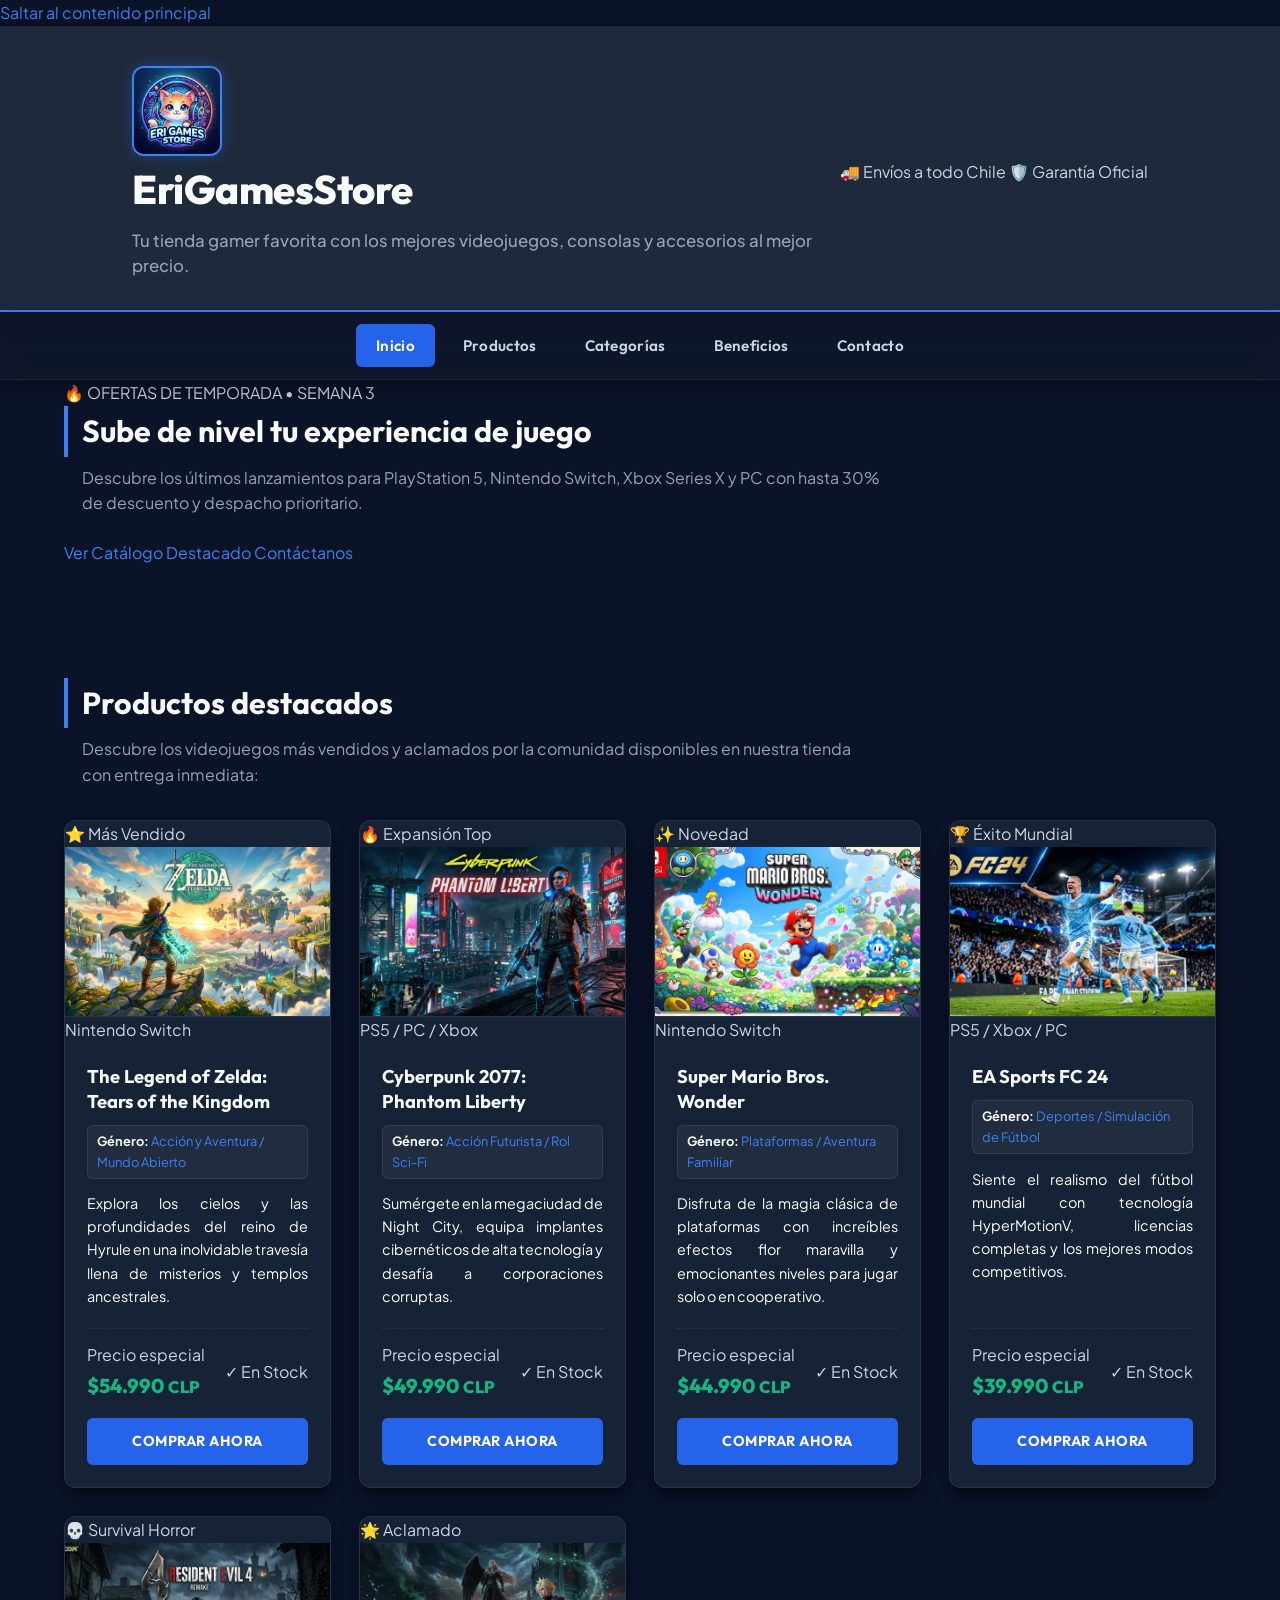
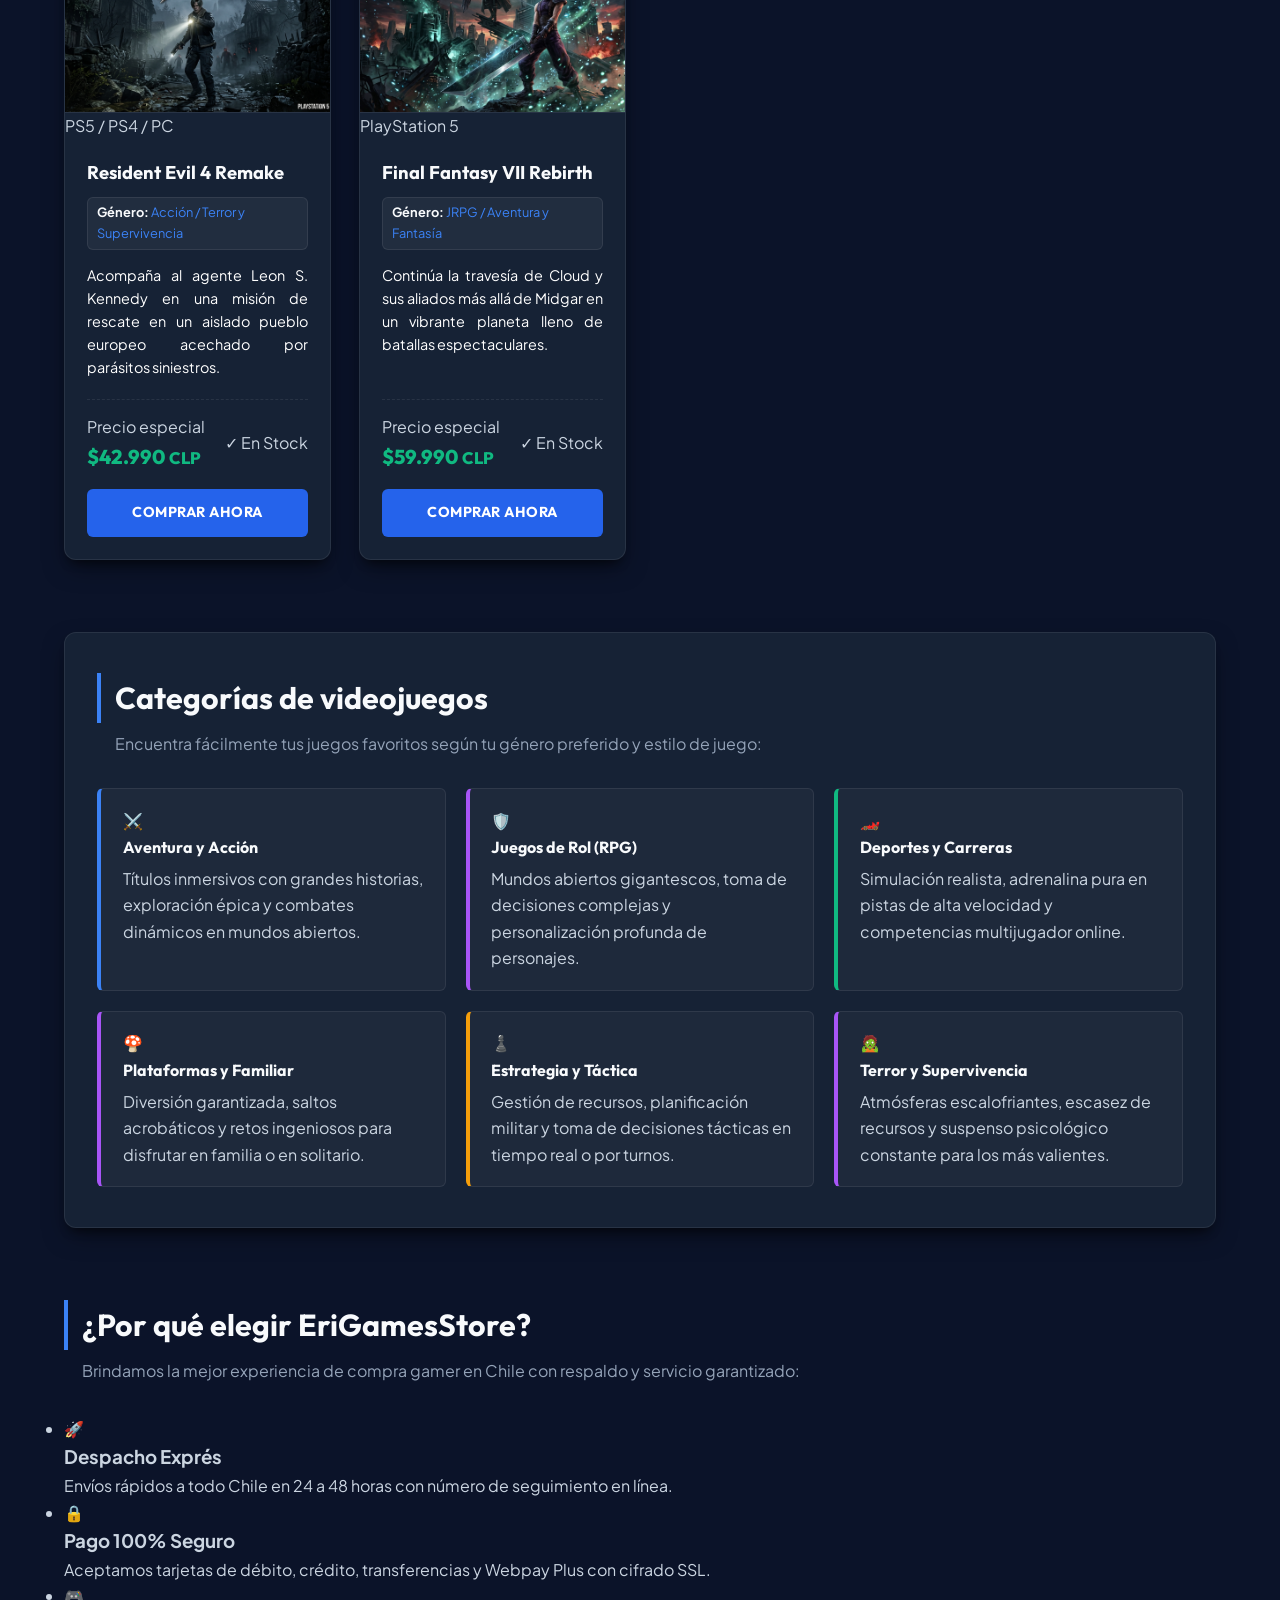
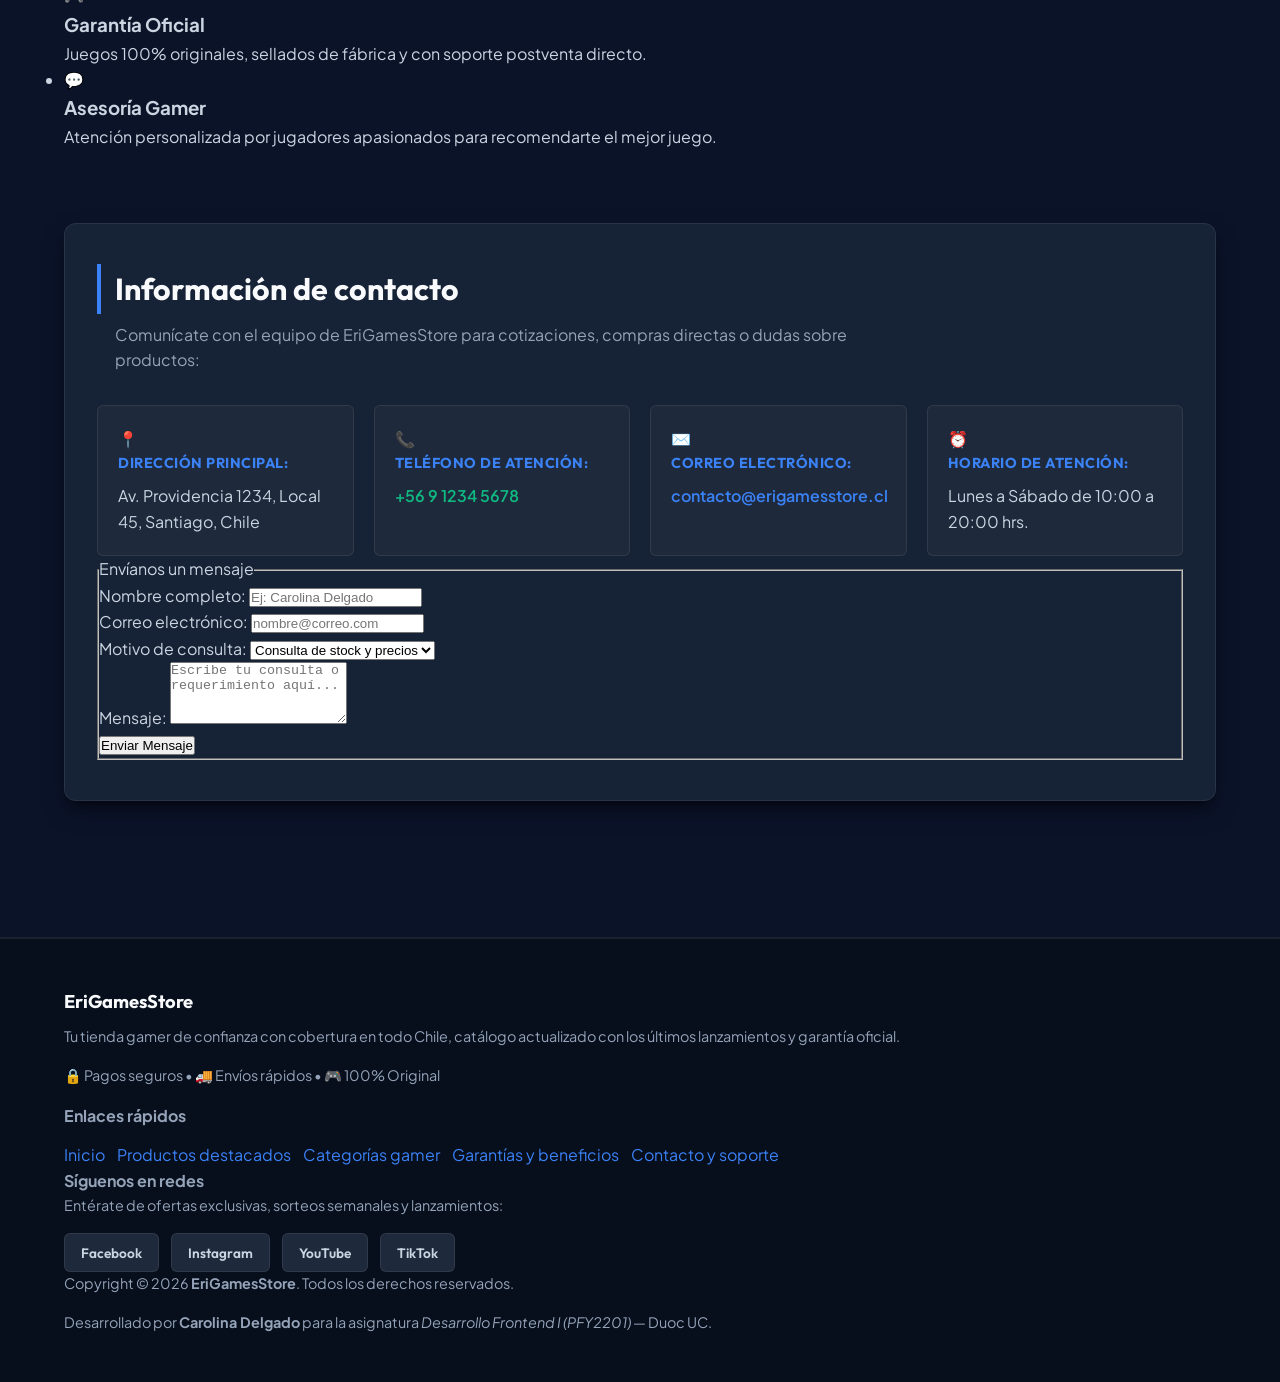
==== commit ecc7038f: "Integrar imágenes stock locales para todos los productos en carpeta img/" ====
--- a/index.html
+++ b/index.html
@@ -1,180 +1,463 @@
 <!DOCTYPE html>
 <html lang="es">
 <head>
-    <!-- ==========================================
-         PASO 1: CABECERA Y METADATOS
-         ========================================== -->
+    <!-- ==========================================================================
+         PFY2201 - DESARROLLO FRONTEND I - EVALUACIÓN SUMATIVA SEMANA 3
+         Estudiante: Carolina Delgado | Institución: Duoc UC
+         Proyecto: EriGamesStore - Tienda de Videojuegos Online
+         ========================================================================== -->
     <meta charset="UTF-8">
     <meta name="viewport" content="width=device-width, initial-scale=1.0">
-    <meta name="description" content="EriGamesStore - Tu tienda favorita de videojuegos, consolas y accesorios gamer con los mejores títulos y ofertas.">
-    <meta name="keywords" content="EriGamesStore, videojuegos, tienda gamer, consolas, PS5, Nintendo Switch, Xbox, PC">
-    <meta name="author" content="Carolina - PFY2201">
-    <title>EriGamesStore - Tienda de Videojuegos</title>
-
-    <!-- Preconexión para Google Fonts -->
+    <meta name="description" content="EriGamesStore - Tu tienda favorita de videojuegos, consolas de última generación y accesorios gamer en Chile con las mejores ofertas y despacho rápido.">
+    <meta name="keywords" content="EriGamesStore, videojuegos, tienda gamer, consolas, PS5, Nintendo Switch, Xbox Series X, PC Gaming, ofertas gamer, Duoc UC">
+    <meta name="author" content="Carolina Delgado - PFY2201">
+    <meta name="theme-color" content="#0a0f1d">
+    <title>EriGamesStore - Tienda de Videojuegos Online | Semana 3</title>
+
+    <!-- Preconexión para fuentes de Google Fonts -->
     <link rel="preconnect" href="https://fonts.googleapis.com">
     <link rel="preconnect" href="https://fonts.gstatic.com" crossorigin>
+    <link href="https://fonts.googleapis.com/css2?family=Outfit:wght@400;500;600;700;800&family=Plus+Jakarta+Sans:ital,wght@0,400;0,500;0,600;0,700;1,400&display=swap" rel="stylesheet">
 
     <!-- Hoja de estilos CSS externa (Paso 1 de la actividad) -->
     <link rel="stylesheet" href="styles.css">
 </head>
 <body>
 
-    <!-- ==========================================
-         PASO 2: CABECERA DEL SITIO (HEADER)
-         ========================================== -->
-    <header id="inicio">
+    <!-- Enlace de accesibilidad para lectores de pantalla y navegación por teclado -->
+    <a href="#main-content" class="skip-link">Saltar al contenido principal</a>
+
+    <!-- ==========================================================================
+         CABECERA DEL SITIO (HEADER) - PASO 2: ESTRUCTURA Y FLEXBOX
+         ========================================================================== -->
+    <header id="inicio" class="site-header">
         <div class="header-container">
-            <img class="header-logo" src="img/erigames-logo.jpg" alt="Logotipo oficial de EriGamesStore" width="90" height="90">
-            <div class="header-text">
-                <h1>EriGamesStore</h1>
-                <p>Tu tienda gamer favorita con los mejores videojuegos, consolas de última generación y accesorios al mejor precio.</p>
+            <div class="header-brand">
+                <img class="header-logo" src="img/erigames-logo.jpg" alt="Logotipo oficial de EriGamesStore" width="90" height="90">
+                <div class="header-text">
+                    <h1>EriGamesStore</h1>
+                    <p class="header-tagline">Tu tienda gamer favorita con los mejores videojuegos, consolas y accesorios al mejor precio.</p>
+                </div>
+            </div>
+            <div class="header-badges" aria-label="Destacados de la tienda">
+                <span class="badge-chip badge-shipping">🚚 Envíos a todo Chile</span>
+                <span class="badge-chip badge-warranty">🛡️ Garantía Oficial</span>
             </div>
         </div>
     </header>
 
-    <!-- ==========================================
-         PASO 3: MENÚ DE NAVEGACIÓN (NAV)
-         ========================================== -->
-    <nav aria-label="Navegación principal">
-        <ul>
-            <li><a class="nav-active" href="#inicio" title="Ir al inicio del sitio">Inicio</a></li>
-            <li><a href="#productos" title="Ver el catálogo de productos destacados">Productos</a></li>
-            <li><a href="#categorias" title="Explorar categorías de juegos">Categorías</a></li>
-            <li><a href="#contacto" title="Ver información de contacto">Contacto</a></li>
-        </ul>
+    <!-- ==========================================================================
+         MENÚ DE NAVEGACIÓN PRINCIPAL (NAV) - FLEXBOX RESPONSIVO
+         ========================================================================== -->
+    <nav class="site-nav" aria-label="Navegación principal">
+        <div class="nav-container">
+            <ul class="nav-list">
+                <li><a class="nav-link nav-active" href="#inicio" title="Ir al inicio del sitio">Inicio</a></li>
+                <li><a class="nav-link" href="#productos" title="Ver el catálogo de productos destacados">Productos</a></li>
+                <li><a class="nav-link" href="#categorias" title="Explorar categorías de juegos">Categorías</a></li>
+                <li><a class="nav-link" href="#beneficios" title="Conocer beneficios y garantías">Beneficios</a></li>
+                <li><a class="nav-link" href="#contacto" title="Ver información de contacto y formulario">Contacto</a></li>
+            </ul>
+        </div>
     </nav>
 
-    <!-- ==========================================
-         PASO 4: CONTENIDO PRINCIPAL (MAIN)
-         ========================================== -->
-    <main class="container">
-        <!-- SECCIÓN DE PRODUCTOS DESTACADOS -->
-        <section id="productos">
+    <!-- ==========================================================================
+         HERO / BANNER PROMOCIONAL - MODELO DE CAJAS Y FLEXBOX
+         ========================================================================== -->
+    <section class="hero-banner" aria-label="Banner promocional">
+        <div class="container hero-content">
+            <div class="hero-text-box">
+                <span class="hero-tag">🔥 OFERTAS DE TEMPORADA &bull; SEMANA 3</span>
+                <h2>Sube de nivel tu experiencia de juego</h2>
+                <p>Descubre los últimos lanzamientos para PlayStation 5, Nintendo Switch, Xbox Series X y PC con hasta 30% de descuento y despacho prioritario.</p>
+                <div class="hero-actions">
+                    <a href="#productos" class="btn btn-primary" title="Explorar catálogo destacado">Ver Catálogo Destacado</a>
+                    <a href="#contacto" class="btn btn-secondary" title="Cotizar pedidos especiales">Contáctanos</a>
+                </div>
+            </div>
+        </div>
+    </section>
+
+    <!-- ==========================================================================
+         CONTENIDO PRINCIPAL (MAIN) - CSS GRID Y MODELO DE CAJAS
+         ========================================================================== -->
+    <main id="main-content" class="container">
+
+        <!-- ----------------------------------------------------------------------
+             SECCIÓN 1: PRODUCTOS DESTACADOS (#productos) - CSS GRID
+             ---------------------------------------------------------------------- -->
+        <section id="productos" class="section-block">
             <div class="section-header">
                 <h2>Productos destacados</h2>
-                <p>Descubre los videojuegos más vendidos y aclamados por la comunidad disponibles en nuestra tienda:</p>
-            </div>
-
+                <p>Descubre los videojuegos más vendidos y aclamados por la comunidad disponibles en nuestra tienda con entrega inmediata:</p>
+            </div>
+
+            <!-- Cuadrícula responsiva de productos con CSS Grid -->
             <ul class="products-grid">
-                <!-- Producto 1 -->
-                <li>
-                    <article class="product-card">
-                        <img class="product-img" src="https://picsum.photos/600/350?random=10" alt="The Legend of Zelda: Tears of the Kingdom">
+                <!-- Producto 1: Zelda Tears of the Kingdom -->
+                <li>
+                    <article class="product-card">
+                        <div class="card-media">
+                            <span class="badge badge-featured">⭐ Más Vendido</span>
+                            <img class="product-img" src="img/zelda-totk.jpg" alt="The Legend of Zelda: Tears of the Kingdom" loading="lazy">
+                            <span class="platform-tag platform-switch">Nintendo Switch</span>
+                        </div>
                         <div class="product-body">
                             <h3>The Legend of Zelda: Tears of the Kingdom</h3>
                             <p class="product-genre"><strong>Género:</strong> Acción y Aventura / Mundo Abierto</p>
                             <p class="product-desc">Explora los cielos y las profundidades del reino de Hyrule en una inolvidable travesía llena de misterios y templos ancestrales.</p>
                             <div class="product-price-box">
-                                <p class="product-price"><strong>Precio:</strong> $54.990 CLP</p>
-                            </div>
-                            <a class="btn-buy" href="#contacto" title="Consultar disponibilidad">Comprar ahora</a>
-                        </div>
-                    </article>
-                </li>
-
-                <!-- Producto 2 -->
-                <li>
-                    <article class="product-card">
-                        <img class="product-img" src="https://picsum.photos/600/350?random=11" alt="Cyberpunk 2077: Phantom Liberty">
+                                <div class="price-data">
+                                    <span class="price-label">Precio especial</span>
+                                    <p class="product-price">$54.990 <small>CLP</small></p>
+                                </div>
+                                <span class="stock-badge stock-available">✓ En Stock</span>
+                            </div>
+                            <a class="btn-buy" href="#contacto" title="Consultar disponibilidad y comprar Zelda">Comprar ahora</a>
+                        </div>
+                    </article>
+                </li>
+
+                <!-- Producto 2: Cyberpunk 2077 Phantom Liberty -->
+                <li>
+                    <article class="product-card">
+                        <div class="card-media">
+                            <span class="badge badge-special">🔥 Expansión Top</span>
+                            <img class="product-img" src="img/cyberpunk-2077.jpg" alt="Cyberpunk 2077: Phantom Liberty" loading="lazy">
+                            <span class="platform-tag platform-multi">PS5 / PC / Xbox</span>
+                        </div>
                         <div class="product-body">
                             <h3>Cyberpunk 2077: Phantom Liberty</h3>
                             <p class="product-genre"><strong>Género:</strong> Acción Futurista / Rol Sci-Fi</p>
                             <p class="product-desc">Sumérgete en la megaciudad de Night City, equipa implantes cibernéticos de alta tecnología y desafía a corporaciones corruptas.</p>
                             <div class="product-price-box">
-                                <p class="product-price"><strong>Precio:</strong> $49.990 CLP</p>
-                            </div>
-                            <a class="btn-buy" href="#contacto" title="Consultar disponibilidad">Comprar ahora</a>
-                        </div>
-                    </article>
-                </li>
-
-                <!-- Producto 3 -->
-                <li>
-                    <article class="product-card">
-                        <img class="product-img" src="https://picsum.photos/600/350?random=12" alt="Super Mario Bros. Wonder">
+                                <div class="price-data">
+                                    <span class="price-label">Precio especial</span>
+                                    <p class="product-price">$49.990 <small>CLP</small></p>
+                                </div>
+                                <span class="stock-badge stock-available">✓ En Stock</span>
+                            </div>
+                            <a class="btn-buy" href="#contacto" title="Consultar disponibilidad y comprar Cyberpunk">Comprar ahora</a>
+                        </div>
+                    </article>
+                </li>
+
+                <!-- Producto 3: Super Mario Bros Wonder -->
+                <li>
+                    <article class="product-card">
+                        <div class="card-media">
+                            <span class="badge badge-new">✨ Novedad</span>
+                            <img class="product-img" src="img/mario-wonder.jpg" alt="Super Mario Bros. Wonder" loading="lazy">
+                            <span class="platform-tag platform-switch">Nintendo Switch</span>
+                        </div>
                         <div class="product-body">
                             <h3>Super Mario Bros. Wonder</h3>
                             <p class="product-genre"><strong>Género:</strong> Plataformas / Aventura Familiar</p>
                             <p class="product-desc">Disfruta de la magia clásica de plataformas con increíbles efectos flor maravilla y emocionantes niveles para jugar solo o en cooperativo.</p>
                             <div class="product-price-box">
-                                <p class="product-price"><strong>Precio:</strong> $44.990 CLP</p>
-                            </div>
-                            <a class="btn-buy" href="#contacto" title="Consultar disponibilidad">Comprar ahora</a>
-                        </div>
-                    </article>
-                </li>
-
-                <!-- Producto 4 -->
-                <li>
-                    <article class="product-card">
-                        <img class="product-img" src="https://picsum.photos/600/350?random=13" alt="EA Sports FC 24">
+                                <div class="price-data">
+                                    <span class="price-label">Precio especial</span>
+                                    <p class="product-price">$44.990 <small>CLP</small></p>
+                                </div>
+                                <span class="stock-badge stock-available">✓ En Stock</span>
+                            </div>
+                            <a class="btn-buy" href="#contacto" title="Consultar disponibilidad y comprar Mario Wonder">Comprar ahora</a>
+                        </div>
+                    </article>
+                </li>
+
+                <!-- Producto 4: EA Sports FC 24 -->
+                <li>
+                    <article class="product-card">
+                        <div class="card-media">
+                            <span class="badge badge-popular">🏆 Éxito Mundial</span>
+                            <img class="product-img" src="img/fc24.jpg" alt="EA Sports FC 24" loading="lazy">
+                            <span class="platform-tag platform-multi">PS5 / Xbox / PC</span>
+                        </div>
                         <div class="product-body">
                             <h3>EA Sports FC 24</h3>
                             <p class="product-genre"><strong>Género:</strong> Deportes / Simulación de Fútbol</p>
                             <p class="product-desc">Siente el realismo del fútbol mundial con tecnología HyperMotionV, licencias completas y los mejores modos competitivos.</p>
                             <div class="product-price-box">
-                                <p class="product-price"><strong>Precio:</strong> $39.990 CLP</p>
-                            </div>
-                            <a class="btn-buy" href="#contacto" title="Consultar disponibilidad">Comprar ahora</a>
+                                <div class="price-data">
+                                    <span class="price-label">Precio especial</span>
+                                    <p class="product-price">$39.990 <small>CLP</small></p>
+                                </div>
+                                <span class="stock-badge stock-available">✓ En Stock</span>
+                            </div>
+                            <a class="btn-buy" href="#contacto" title="Consultar disponibilidad y comprar FC 24">Comprar ahora</a>
+                        </div>
+                    </article>
+                </li>
+
+                <!-- Producto 5: Resident Evil 4 Remake -->
+                <li>
+                    <article class="product-card">
+                        <div class="card-media">
+                            <span class="badge badge-horror">💀 Survival Horror</span>
+                            <img class="product-img" src="img/resident-evil-4.jpg" alt="Resident Evil 4 Remake" loading="lazy">
+                            <span class="platform-tag platform-multi">PS5 / PS4 / PC</span>
+                        </div>
+                        <div class="product-body">
+                            <h3>Resident Evil 4 Remake</h3>
+                            <p class="product-genre"><strong>Género:</strong> Acción / Terror y Supervivencia</p>
+                            <p class="product-desc">Acompaña al agente Leon S. Kennedy en una misión de rescate en un aislado pueblo europeo acechado por parásitos siniestros.</p>
+                            <div class="product-price-box">
+                                <div class="price-data">
+                                    <span class="price-label">Precio especial</span>
+                                    <p class="product-price">$42.990 <small>CLP</small></p>
+                                </div>
+                                <span class="stock-badge stock-available">✓ En Stock</span>
+                            </div>
+                            <a class="btn-buy" href="#contacto" title="Consultar disponibilidad y comprar Resident Evil 4">Comprar ahora</a>
+                        </div>
+                    </article>
+                </li>
+
+                <!-- Producto 6: Final Fantasy VII Rebirth -->
+                <li>
+                    <article class="product-card">
+                        <div class="card-media">
+                            <span class="badge badge-goty">🌟 Aclamado</span>
+                            <img class="product-img" src="img/ffvii-rebirth.jpg" alt="Final Fantasy VII Rebirth" loading="lazy">
+                            <span class="platform-tag platform-ps5">PlayStation 5</span>
+                        </div>
+                        <div class="product-body">
+                            <h3>Final Fantasy VII Rebirth</h3>
+                            <p class="product-genre"><strong>Género:</strong> JRPG / Aventura y Fantasía</p>
+                            <p class="product-desc">Continúa la travesía de Cloud y sus aliados más allá de Midgar en un vibrante planeta lleno de batallas espectaculares.</p>
+                            <div class="product-price-box">
+                                <div class="price-data">
+                                    <span class="price-label">Precio especial</span>
+                                    <p class="product-price">$59.990 <small>CLP</small></p>
+                                </div>
+                                <span class="stock-badge stock-available">✓ En Stock</span>
+                            </div>
+                            <a class="btn-buy" href="#contacto" title="Consultar disponibilidad y comprar FFVII Rebirth">Comprar ahora</a>
                         </div>
                     </article>
                 </li>
             </ul>
         </section>
 
-        <!-- SECCIÓN DE CATEGORÍAS -->
-        <section id="categorias">
+        <!-- ----------------------------------------------------------------------
+             SECCIÓN 2: CATEGORÍAS DE VIDEOJUEGOS (#categorias) - CSS GRID
+             ---------------------------------------------------------------------- -->
+        <section id="categorias" class="section-block">
             <div class="section-header">
                 <h2>Categorías de videojuegos</h2>
-                <p>Encuentra fácilmente tus juegos favoritos según tu género preferido:</p>
-            </div>
-            <ul>
-                <li><strong>Aventura y Acción:</strong> Títulos inmersivos con grandes historias y combates dinámicos.</li>
-                <li><strong>Juegos de Rol (RPG):</strong> Mundos abiertos gigantescos y personalización profunda de personajes.</li>
-                <li><strong>Deportes y Carreras:</strong> Simulación realista y adrenalina en competencias multijugador.</li>
-                <li><strong>Plataformas y Familiar:</strong> Diversión y retos accesibles para todas las edades.</li>
-                <li><strong>Estrategia y Táctica:</strong> Gestión de recursos y toma de decisiones tácticas.</li>
+                <p>Encuentra fácilmente tus juegos favoritos según tu género preferido y estilo de juego:</p>
+            </div>
+            <ul class="categories-grid">
+                <li class="category-card cat-adventure">
+                    <div class="category-icon" aria-hidden="true">⚔️</div>
+                    <div class="category-content">
+                        <strong>Aventura y Acción</strong>
+                        <p>Títulos inmersivos con grandes historias, exploración épica y combates dinámicos en mundos abiertos.</p>
+                    </div>
+                </li>
+                <li class="category-card cat-rpg">
+                    <div class="category-icon" aria-hidden="true">🛡️</div>
+                    <div class="category-content">
+                        <strong>Juegos de Rol (RPG)</strong>
+                        <p>Mundos abiertos gigantescos, toma de decisiones complejas y personalización profunda de personajes.</p>
+                    </div>
+                </li>
+                <li class="category-card cat-sports">
+                    <div class="category-icon" aria-hidden="true">🏎️</div>
+                    <div class="category-content">
+                        <strong>Deportes y Carreras</strong>
+                        <p>Simulación realista, adrenalina pura en pistas de alta velocidad y competencias multijugador online.</p>
+                    </div>
+                </li>
+                <li class="category-card cat-platform">
+                    <div class="category-icon" aria-hidden="true">🍄</div>
+                    <div class="category-content">
+                        <strong>Plataformas y Familiar</strong>
+                        <p>Diversión garantizada, saltos acrobáticos y retos ingeniosos para disfrutar en familia o en solitario.</p>
+                    </div>
+                </li>
+                <li class="category-card cat-strategy">
+                    <div class="category-icon" aria-hidden="true">♟️</div>
+                    <div class="category-content">
+                        <strong>Estrategia y Táctica</strong>
+                        <p>Gestión de recursos, planificación militar y toma de decisiones tácticas en tiempo real o por turnos.</p>
+                    </div>
+                </li>
+                <li class="category-card cat-horror">
+                    <div class="category-icon" aria-hidden="true">🧟</div>
+                    <div class="category-content">
+                        <strong>Terror y Supervivencia</strong>
+                        <p>Atmósferas escalofriantes, escasez de recursos y suspenso psicológico constante para los más valientes.</p>
+                    </div>
+                </li>
             </ul>
         </section>
 
-        <!-- SECCIÓN DE INFORMACIÓN DE CONTACTO -->
-        <section id="contacto">
+        <!-- ----------------------------------------------------------------------
+             SECCIÓN 3: BENEFICIOS Y GARANTÍAS (#beneficios) - FLEXBOX & GRID
+             ---------------------------------------------------------------------- -->
+        <section id="beneficios" class="section-block">
+            <div class="section-header">
+                <h2>¿Por qué elegir EriGamesStore?</h2>
+                <p>Brindamos la mejor experiencia de compra gamer en Chile con respaldo y servicio garantizado:</p>
+            </div>
+            <ul class="benefits-grid">
+                <li class="benefit-card">
+                    <div class="benefit-icon" aria-hidden="true">🚀</div>
+                    <div class="benefit-info">
+                        <h3>Despacho Exprés</h3>
+                        <p>Envíos rápidos a todo Chile en 24 a 48 horas con número de seguimiento en línea.</p>
+                    </div>
+                </li>
+                <li class="benefit-card">
+                    <div class="benefit-icon" aria-hidden="true">🔒</div>
+                    <div class="benefit-info">
+                        <h3>Pago 100% Seguro</h3>
+                        <p>Aceptamos tarjetas de débito, crédito, transferencias y Webpay Plus con cifrado SSL.</p>
+                    </div>
+                </li>
+                <li class="benefit-card">
+                    <div class="benefit-icon" aria-hidden="true">🎮</div>
+                    <div class="benefit-info">
+                        <h3>Garantía Oficial</h3>
+                        <p>Juegos 100% originales, sellados de fábrica y con soporte postventa directo.</p>
+                    </div>
+                </li>
+                <li class="benefit-card">
+                    <div class="benefit-icon" aria-hidden="true">💬</div>
+                    <div class="benefit-info">
+                        <h3>Asesoría Gamer</h3>
+                        <p>Atención personalizada por jugadores apasionados para recomendarte el mejor juego.</p>
+                    </div>
+                </li>
+            </ul>
+        </section>
+
+        <!-- ----------------------------------------------------------------------
+             SECCIÓN 4: INFORMACIÓN DE CONTACTO (#contacto) - CSS GRID 2 COLUMNAS
+             ---------------------------------------------------------------------- -->
+        <section id="contacto" class="section-block">
             <div class="section-header">
                 <h2>Información de contacto</h2>
-                <p>Comunícate con el equipo de EriGamesStore para cotizaciones, compras o dudas sobre productos:</p>
-            </div>
-            <ul>
-                <li><strong>Dirección:</strong> Av. Providencia 1234, Local 45, Santiago, Chile</li>
-                <li><strong>Teléfono de atención:</strong> <a href="tel:+56912345678" title="Llamar a EriGamesStore">+56 9 1234 5678</a></li>
-                <li><strong>Correo electrónico:</strong> <a href="mailto:contacto@erigamesstore.cl" title="Enviar correo a EriGamesStore">contacto@erigamesstore.cl</a></li>
-                <li><strong>Horario de atención:</strong> Lunes a Sábado de 10:00 a 20:00 hrs.</li>
-            </ul>
+                <p>Comunícate con el equipo de EriGamesStore para cotizaciones, compras directas o dudas sobre productos:</p>
+            </div>
+
+            <div class="contact-layout-grid">
+                <!-- Columna 1: Tarjetas de Información de Contacto -->
+                <div class="contact-info-panel">
+                    <ul class="contact-cards-list">
+                        <li class="contact-card-item">
+                            <span class="contact-item-icon" aria-hidden="true">📍</span>
+                            <div class="contact-item-text">
+                                <strong>Dirección principal:</strong>
+                                <span>Av. Providencia 1234, Local 45, Santiago, Chile</span>
+                            </div>
+                        </li>
+                        <li class="contact-card-item">
+                            <span class="contact-item-icon" aria-hidden="true">📞</span>
+                            <div class="contact-item-text">
+                                <strong>Teléfono de atención:</strong>
+                                <a href="tel:+56912345678" title="Llamar a EriGamesStore">+56 9 1234 5678</a>
+                            </div>
+                        </li>
+                        <li class="contact-card-item">
+                            <span class="contact-item-icon" aria-hidden="true">✉️</span>
+                            <div class="contact-item-text">
+                                <strong>Correo electrónico:</strong>
+                                <a href="mailto:contacto@erigamesstore.cl" title="Enviar correo a EriGamesStore">contacto@erigamesstore.cl</a>
+                            </div>
+                        </li>
+                        <li class="contact-card-item">
+                            <span class="contact-item-icon" aria-hidden="true">⏰</span>
+                            <div class="contact-item-text">
+                                <strong>Horario de atención:</strong>
+                                <span>Lunes a Sábado de 10:00 a 20:00 hrs.</span>
+                            </div>
+                        </li>
+                    </ul>
+                </div>
+
+                <!-- Columna 2: Formulario de Contacto Semántico -->
+                <div class="contact-form-panel">
+                    <form class="contact-form" action="#contacto" method="get">
+                        <fieldset>
+                            <legend>Envíanos un mensaje</legend>
+                            <div class="form-group">
+                                <label for="nombre">Nombre completo:</label>
+                                <input type="text" id="nombre" name="nombre" placeholder="Ej: Carolina Delgado" required>
+                            </div>
+                            <div class="form-group">
+                                <label for="email">Correo electrónico:</label>
+                                <input type="email" id="email" name="email" placeholder="nombre@correo.com" required>
+                            </div>
+                            <div class="form-group">
+                                <label for="motivo">Motivo de consulta:</label>
+                                <select id="motivo" name="motivo">
+                                    <option value="consulta">Consulta de stock y precios</option>
+                                    <option value="compra">Cotización para compra</option>
+                                    <option value="envio">Estado de despacho</option>
+                                    <option value="soporte">Garantía y soporte técnico</option>
+                                </select>
+                            </div>
+                            <div class="form-group">
+                                <label for="mensaje">Mensaje:</label>
+                                <textarea id="mensaje" name="mensaje" rows="4" placeholder="Escribe tu consulta o requerimiento aquí..." required></textarea>
+                            </div>
+                            <button type="submit" class="btn btn-submit">Enviar Mensaje</button>
+                        </fieldset>
+                    </form>
+                </div>
+            </div>
         </section>
+
     </main>
 
-    <!-- ==========================================
-         PASO 5: PIE DE PÁGINA (FOOTER)
-         ========================================== -->
-    <footer>
-        <div class="footer-content">
-            <div>
-                <h3>Síguenos en nuestras redes sociales</h3>
-                <p>Entérate de ofertas exclusivas, sorteos y nuevos lanzamientos en nuestras cuentas oficiales:</p>
+    <!-- ==========================================================================
+         PIE DE PÁGINA (FOOTER) - PASO 5: CSS GRID Y FLEXBOX RESPONSIVO
+         ========================================================================== -->
+    <footer class="site-footer">
+        <div class="container footer-layout">
+            <!-- Columna 1: Información de marca -->
+            <div class="footer-col footer-about">
+                <div class="footer-brand">
+                    <h3>EriGamesStore</h3>
+                </div>
+                <p>Tu tienda gamer de confianza con cobertura en todo Chile, catálogo actualizado con los últimos lanzamientos y garantía oficial.</p>
+                <p class="footer-secure-notice">🔒 Pagos seguros &bull; 🚚 Envíos rápidos &bull; 🎮 100% Original</p>
+            </div>
+
+            <!-- Columna 2: Enlaces rápidos -->
+            <div class="footer-col footer-links">
+                <h4>Enlaces rápidos</h4>
                 <ul>
-                    <li><a href="https://www.facebook.com" target="_blank" rel="noopener noreferrer" title="Facebook oficial">Facebook</a></li>
-                    <li><a href="https://www.instagram.com" target="_blank" rel="noopener noreferrer" title="Instagram oficial">Instagram</a></li>
-                    <li><a href="https://www.youtube.com" target="_blank" rel="noopener noreferrer" title="Canal de YouTube">YouTube</a></li>
-                    <li><a href="https://www.tiktok.com" target="_blank" rel="noopener noreferrer" title="Cuenta de TikTok">TikTok</a></li>
+                    <li><a href="#inicio" title="Ir al inicio">Inicio</a></li>
+                    <li><a href="#productos" title="Ver catálogo">Productos destacados</a></li>
+                    <li><a href="#categorias" title="Ver categorías">Categorías gamer</a></li>
+                    <li><a href="#beneficios" title="Ver garantías">Garantías y beneficios</a></li>
+                    <li><a href="#contacto" title="Ir al formulario">Contacto y soporte</a></li>
                 </ul>
             </div>
-            <div>
-                <p>Copyright &copy; 2026 EriGamesStore. Todos los derechos reservados.</p>
-                <p>Tu tienda gamer de confianza con envíos a todo Chile y garantía oficial en todos los productos.</p>
+
+            <!-- Columna 3: Redes sociales -->
+            <div class="footer-col footer-social">
+                <h4>Síguenos en redes</h4>
+                <p>Entérate de ofertas exclusivas, sorteos semanales y lanzamientos:</p>
+                <ul class="social-list">
+                    <li><a href="https://www.facebook.com" target="_blank" rel="noopener noreferrer" title="Facebook de EriGamesStore">Facebook</a></li>
+                    <li><a href="https://www.instagram.com" target="_blank" rel="noopener noreferrer" title="Instagram de EriGamesStore">Instagram</a></li>
+                    <li><a href="https://www.youtube.com" target="_blank" rel="noopener noreferrer" title="YouTube de EriGamesStore">YouTube</a></li>
+                    <li><a href="https://www.tiktok.com" target="_blank" rel="noopener noreferrer" title="TikTok de EriGamesStore">TikTok</a></li>
+                </ul>
             </div>
         </div>
-        <div class="footer-credits">
-            <p>Desarrollado para la asignatura <em>Desarrollo Frontend I (PFY2201)</em> &mdash; Duoc UC.</p>
+
+        <!-- Barra inferior de créditos y derechos -->
+        <div class="footer-bottom">
+            <div class="container footer-bottom-container">
+                <p>Copyright &copy; 2026 <strong>EriGamesStore</strong>. Todos los derechos reservados.</p>
+                <p class="academic-credit">Desarrollado por <strong>Carolina Delgado</strong> para la asignatura <em>Desarrollo Frontend I (PFY2201)</em> &mdash; Duoc UC.</p>
+            </div>
         </div>
     </footer>
 
